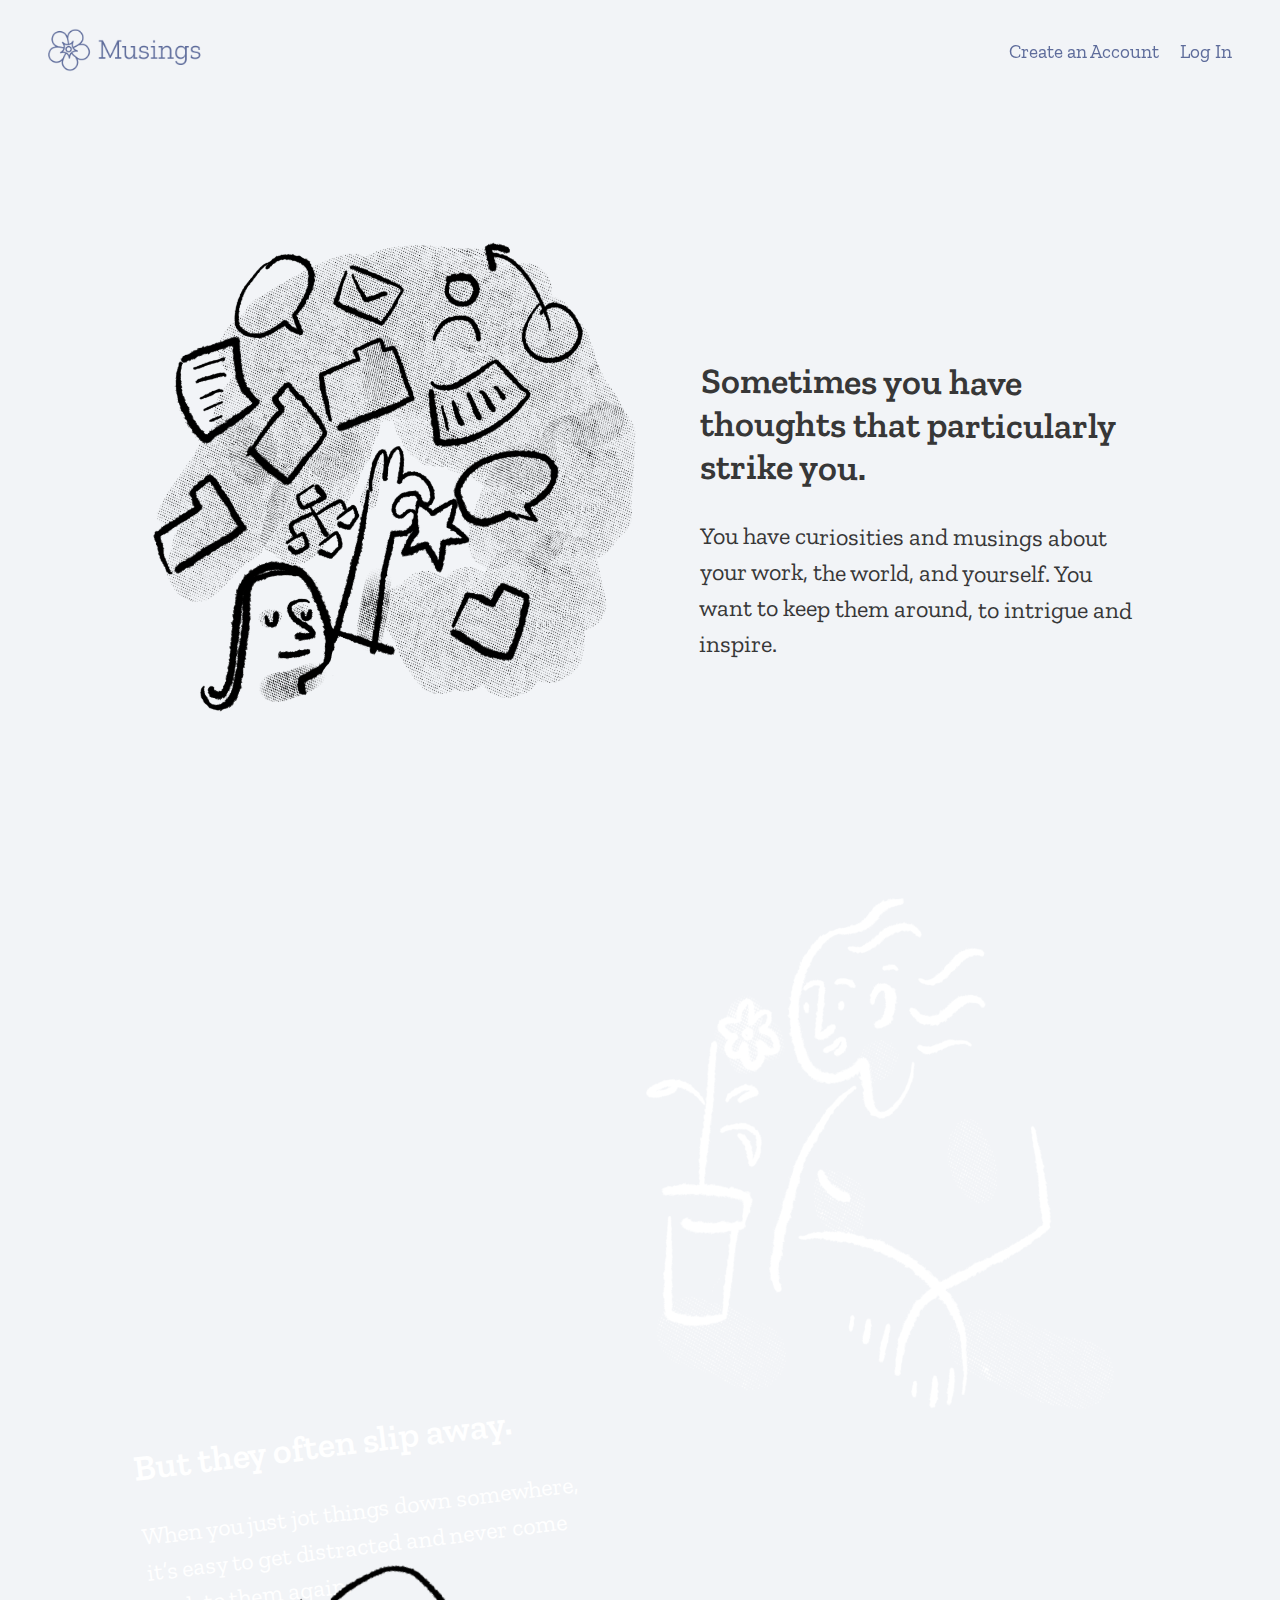
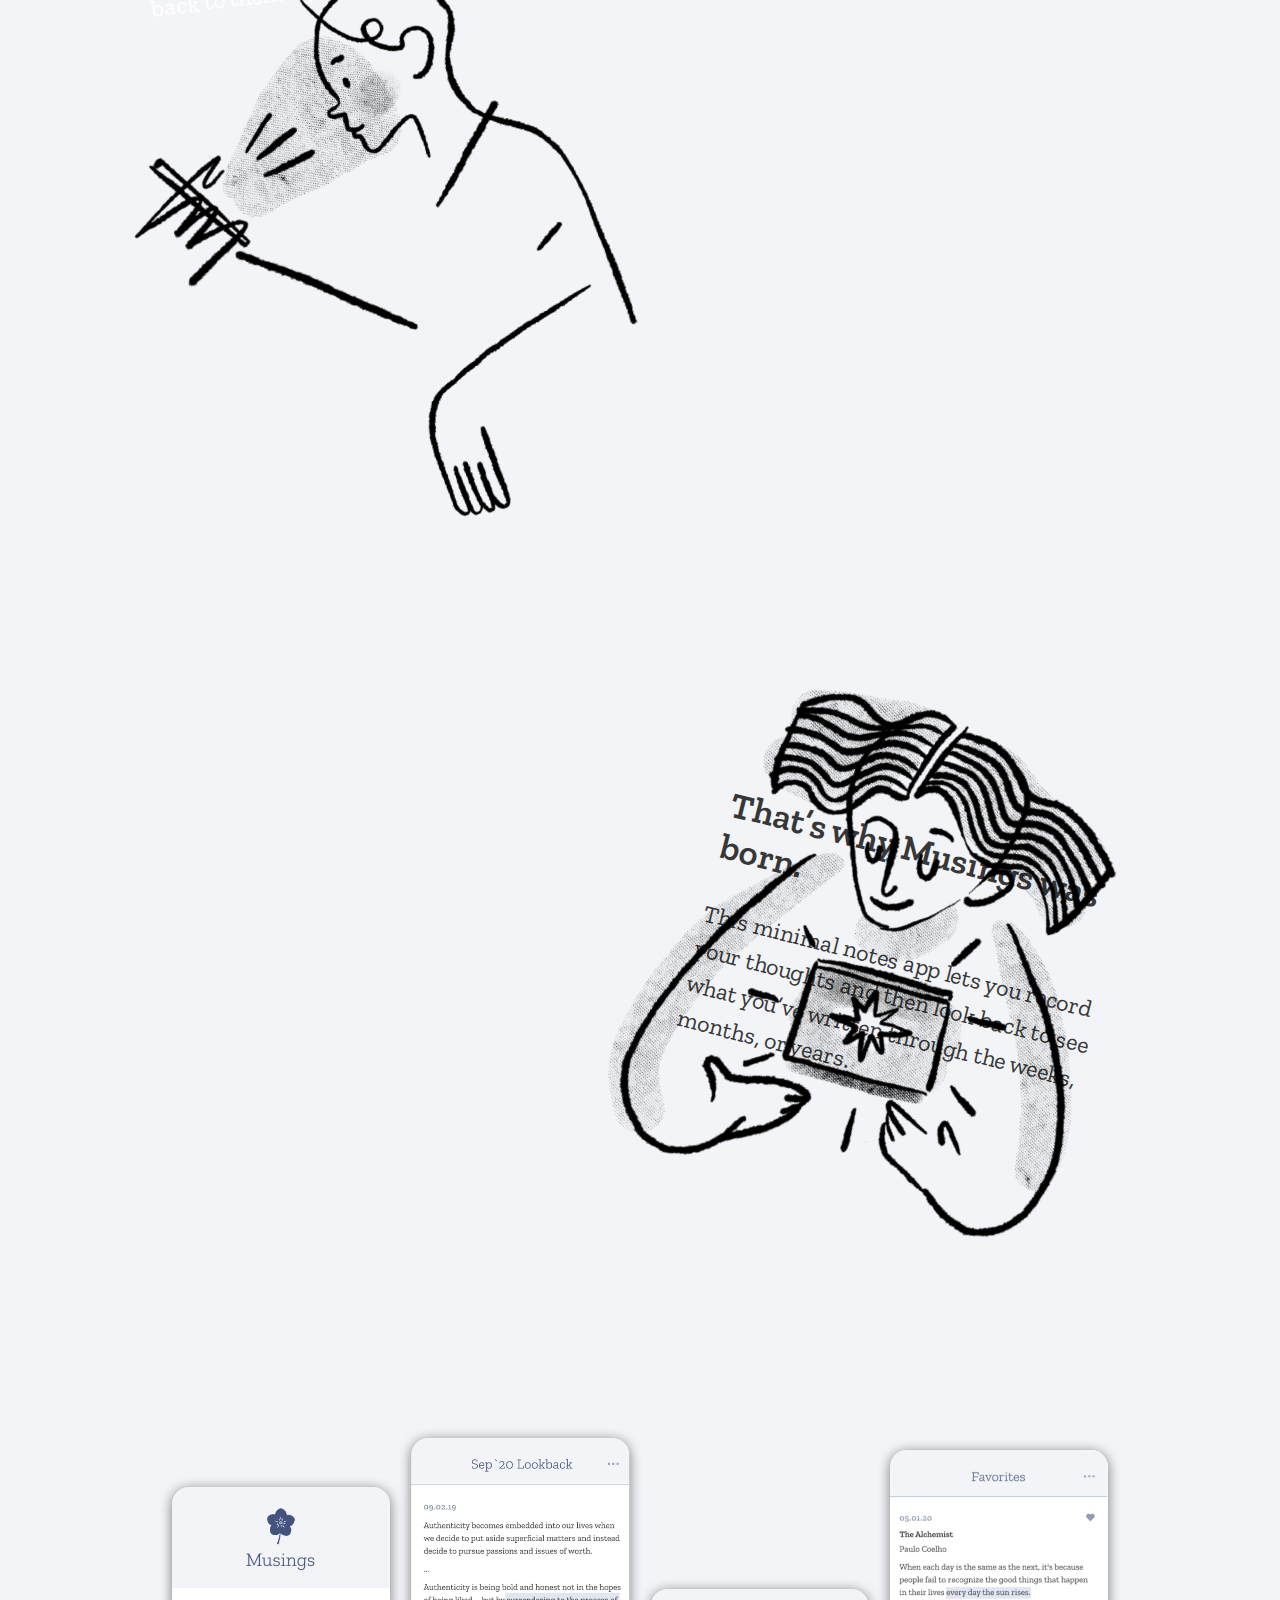
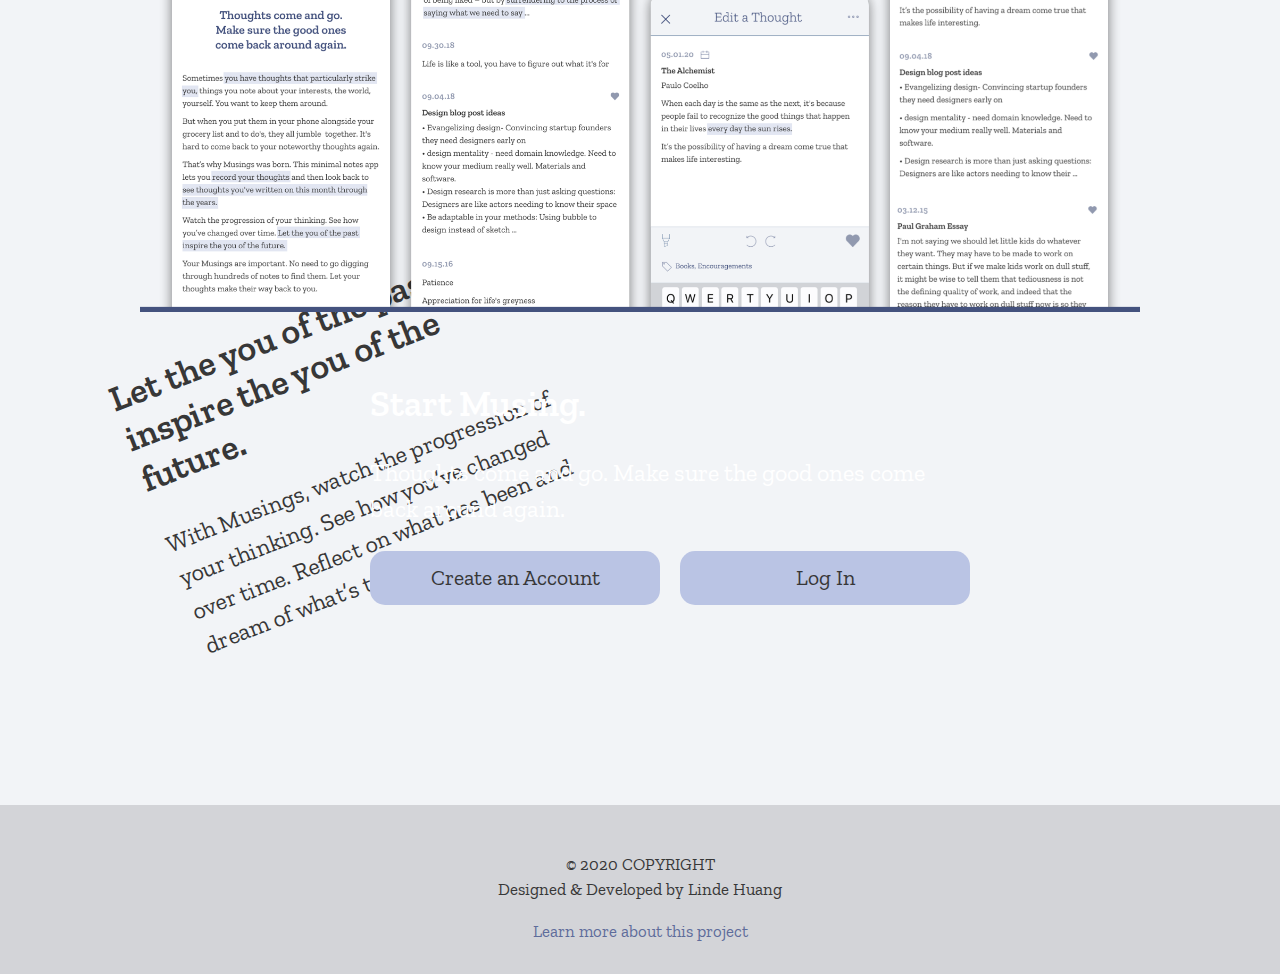
==== index.html @ d4204e91 "adding footer and log in create account buttons" ====
<!-- A temporary redirect page to send people to the Bubble version of Musings -->

<!DOCTYPE html>
<html>

<head>
    <meta charset="utf-8">
    <title>Musings</title>
    <meta name="author" content="Linde Huang">
    <meta name="description" content="Landing page for Musings App">
    <meta name="viewport" content="width=device-width, initial-scale=1">

    <link rel="stylesheet" href="css/styles.css">
</head>

<body>

    <header>
        <img src="assets/logo.png" alt="Musings Logo">

        <nav>
            <a href="https://my-musings-app.bubbleapps.io/version-live/create_account">Create an Account</a>
            <a href="https://my-musings-app.bubbleapps.io/version-live/login">Log In</a>
        </nav>
    </header>

    <section class="s1" data-background="#F2F4F7">
        <img src="assets/img1.png" alt="Abstract sketch of woman reaching for star">
        <div>
            <h2>
                Sometimes you have thoughts that particularly strike you.
            </h2>
            <p>
                You have curiosities and musings about your work, the world, and yourself. You want to keep them around,
                to intrigue and inspire.
            </p>
        </div>
    </section>

    <section class="s2" data-background="#5E6C9B">
        <img src="assets/img2.png" alt="Abstract sketch of woman looking at flowers">
        <div>
            <h2>
                But they often slip away.
            </h2>
            <p>
                When you just jot things down somewhere, it’s easy to get distracted and never come back to them again.
            </p>
        </div>
    </section>

    <section class="s3" data-background="#E1E4EE">
        <img src="assets/img3.png" alt="Abstract sketch of person looking at phone">
        <div>
            <h2>
                That’s why Musings was born.
            </h2>
            <p>
                This minimal notes app lets you record your thoughts and then look back to see what you’ve written
                through
                the weeks, months, or years.
            </p>
        </div>
    </section>

    <section class="s4">
        <img src="assets/img4.png" alt="Abstract sketch of woman with star in chest">
        <div>
            <h2>
                Let the you of the past inspire the you of the future.
            </h2>
            <p>
                With Musings, watch the progression of your thinking. See how you’ve changed over time. Reflect on what
                has
                been and dream of what’s to come.
            </p>
        </div>
    </section>

    <section class="section-cta" data-background="#7D8DB7">
        <img src="assets/appscreens.png" alt="Screenshots of Musings app">
        <div>
            <h2>
                Start Musing.
            </h2>
            <p>
                Thoughts come and go. Make sure the good ones come back around again.
            </p>
            <span class="cta-buttons">
                <a href="https://my-musings-app.bubbleapps.io/version-live/create_account"
                    class="button create-account">Create an
                    Account</a>
                <a href="https://my-musings-app.bubbleapps.io/version-live/login" class="button log-in">Log In</a>
            </span>
        </div>
    </section>

    <footer>
        <p>
            © 2020 COPYRIGHT
            <br>
            Designed & Developed by Linde Huang
        </p>
        <a href="https://lindeluhuang.com/work-musings.html">Learn more about this project</a>
    </footer>


    <div class="stamps">

    </div>

</body>
<script src="js/header.js"></script>
<script src="js/parallax.js"></script>
<script src="js/stamps.js"></script>

</html>
---- css/styles.css ----
@import url('https://fonts.googleapis.com/css2?family=Zilla+Slab:wght@400;600&display=swap');

@keyframes spin {
    0% { transform: translate(-50%, -50%) rotate(0deg); }
    100% { transform: translate(-50%, -50%) rotate(360deg);}
  }
  

body,html {
    margin: 0;
    padding: 0;
}
* {
    box-sizing: border-box;
}

body {
    font-family: 'Zilla Slab', serif;
    font-size: 24px;
    font-weight: 400;
    line-height: 1.5;


    color: #373737;
    background-color: #BAC4E4;
    transition: background-color 0.5s;

    width: 100%;
    margin-top: 240px;
}

@media (max-width: 800px) {
    body {
        padding: 0 20px;
    }

}

a {
    color: #5E6C9B;
    text-decoration: none;
}


/* ---------- Header ---------- */
/* header {
    position: fixed;
    top: 0;
    left: 0;
    width: 100%;
    z-index: 1;

    text-align: center;
    padding: 32px;
    height: 64px;
} */

header {
    position: fixed;
    top: 0;
    left: 0;
    width: 100%;
    z-index: 1;

    background-color: #F2F4F7;

    display: flex;
    flex-direction: row;
    justify-content: space-between;
    align-items: center;

    padding: 0 48px;
    height: 100px;
    transition: background-color 1s;
    transition: height 1s;
}

header h1, header nav {
    flex: 1;
}

header nav {
    text-align: right;
}

header a {
    margin-left: 16px;
    font-size: 0.8em;
}

header.scrolled {
    background-color: #ffffff;
    height: 65px;
}

header img {
    width: 160px;
    height: auto;
    transition: width 0.5s;
}


/* ---------- Each Section ---------- */
section {
    margin: 160px auto;
    max-width: 1120px;

    display: flex;
    flex-direction: row;
    justify-content: space-between;
    align-items: center;
    padding: 0 60px;
}

section:nth-child(odd) {
    flex-direction: row-reverse;
}

section:nth-child(odd) div {
    padding-right: 60px;
}

section:nth-child(even) div {
    padding-left: 60px;
}

@media (max-width: 800px) {
    section {
        flex-direction: column;
    }

    section:nth-child(odd) {
        flex-direction: column;
    }

    section:nth-child(odd) div {
        padding-right: 0px;
    }
    
    section:nth-child(even) div {
        padding-left: 0px;
    }

}

section div {
    max-width: 660px;
    position: relative;
}

section img {
    width: calc(50vw - 60px);
    max-width: 500px;
    height: auto;
    position: relative;
}

@media (max-width: 800px) {
    section img {
        width: 80vw;
    }
}

h2 {
    font-size: 36px;
    font-weight: 600;
    line-height: 1.2;
}

section.s2, section.section-cta {
    color: #ffffff;
}

/* ---------- CTA: Call to Action ---------- */

.section-cta {
    flex-direction: column;
    padding-bottom: 40px;
}

.section-cta img {
    width: 100%;
    max-width: 100%;
    padding-bottom: 40px;
}

.cta-buttons {
    display: flex;
    flex-direction: row;
    justify-content: space-around;
    align-items: center;
}

.create-account {
    margin-right: 10px;
}

a.button {
    text-align: center;
    font-size: 0.9em;
    flex: 1;
    display: inline-block;
    color: #373737;
    background-color: #BAC4E4;
    border-radius: 15px;
    padding: 0.5em 1.5em;
    transition: background-color 0.3s;
}

a.button:hover {
    background-color: #5E6C9B;
    color: white;
}

.create-account {
    margin-right: 10px;
}

.log-in {
    margin-left: 10px;
}


/* ---------- Footer ---------- */

footer {
    width: 100vw;
    background-color: #d3d4d8;
    text-align: center;
    font-size: 0.7em;
    padding: 30px 20px;

}

/* ---------- Stamps ---------- */
div.stamps {
    position: absolute;
    top: 0;
    left: 50%;
    width: 50%;
}

div.stamps img {
    position: absolute;
    animation: spin 30s linear infinite;
}
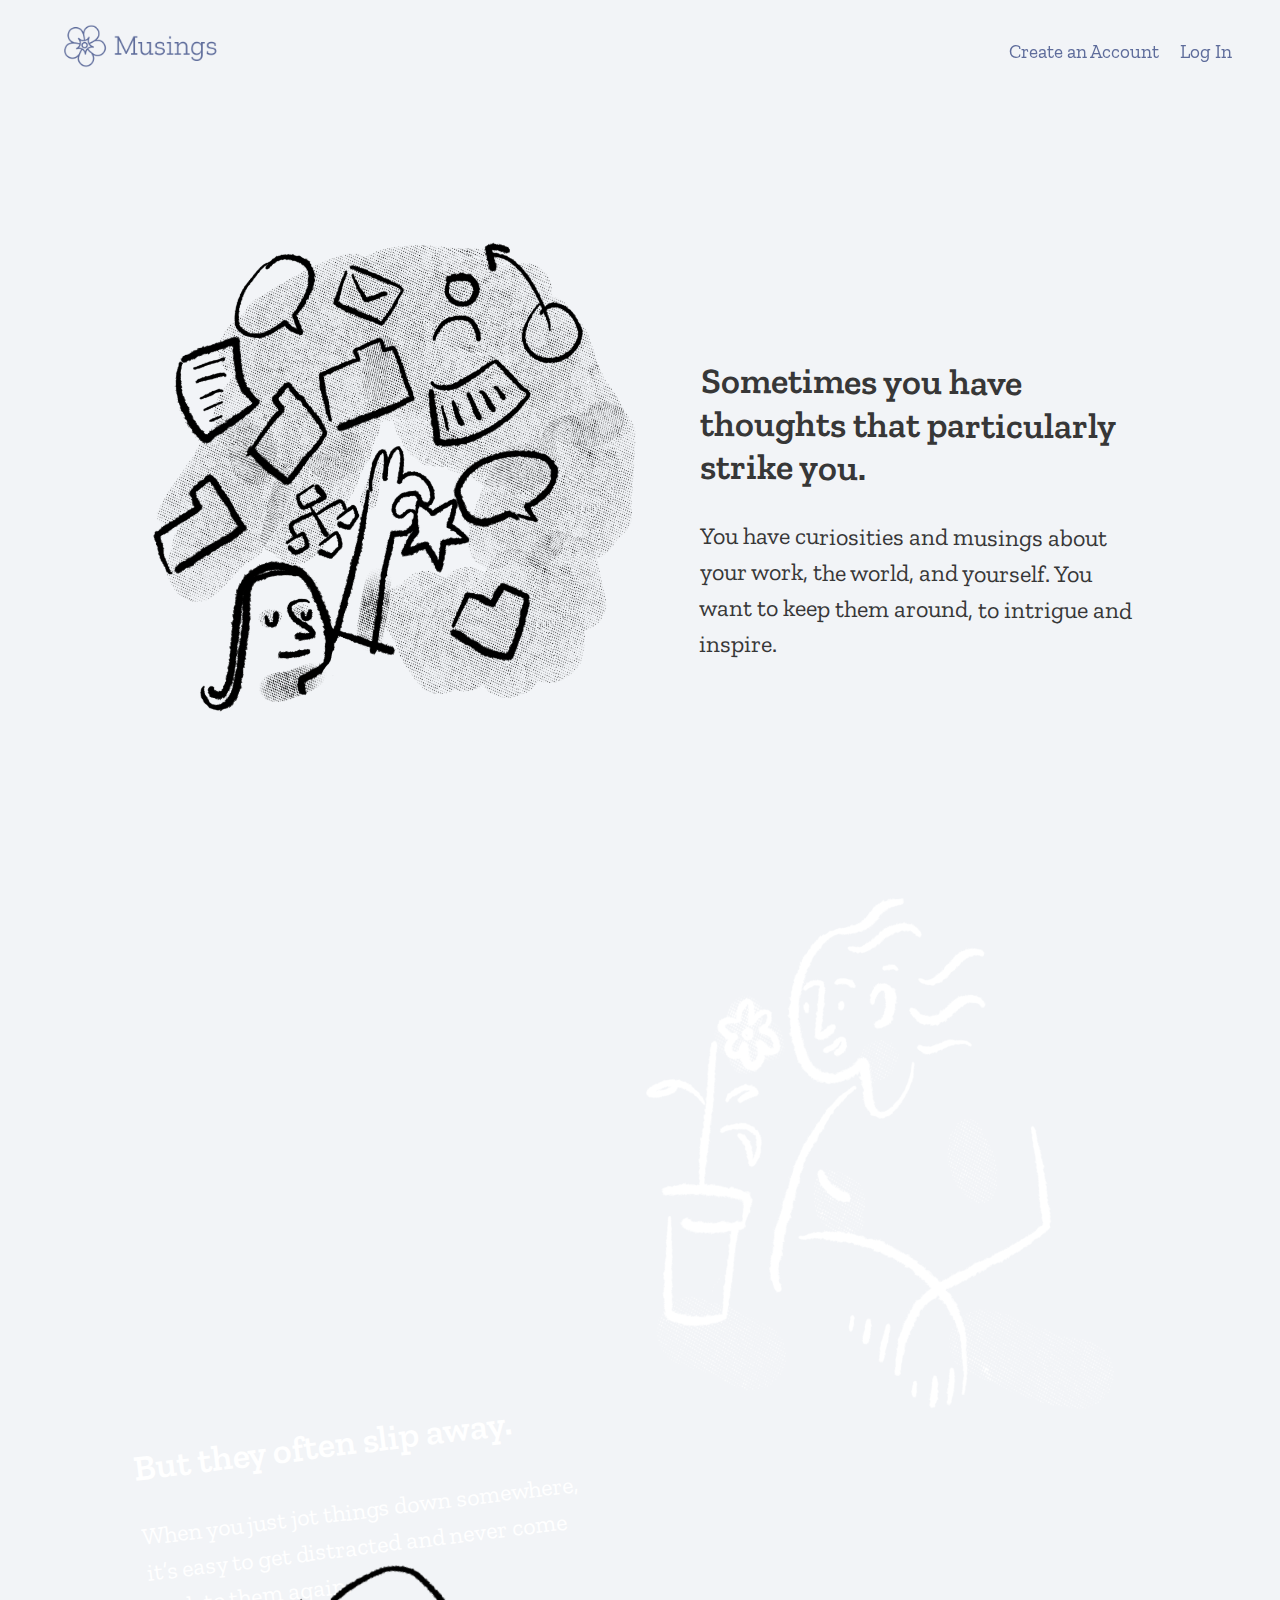
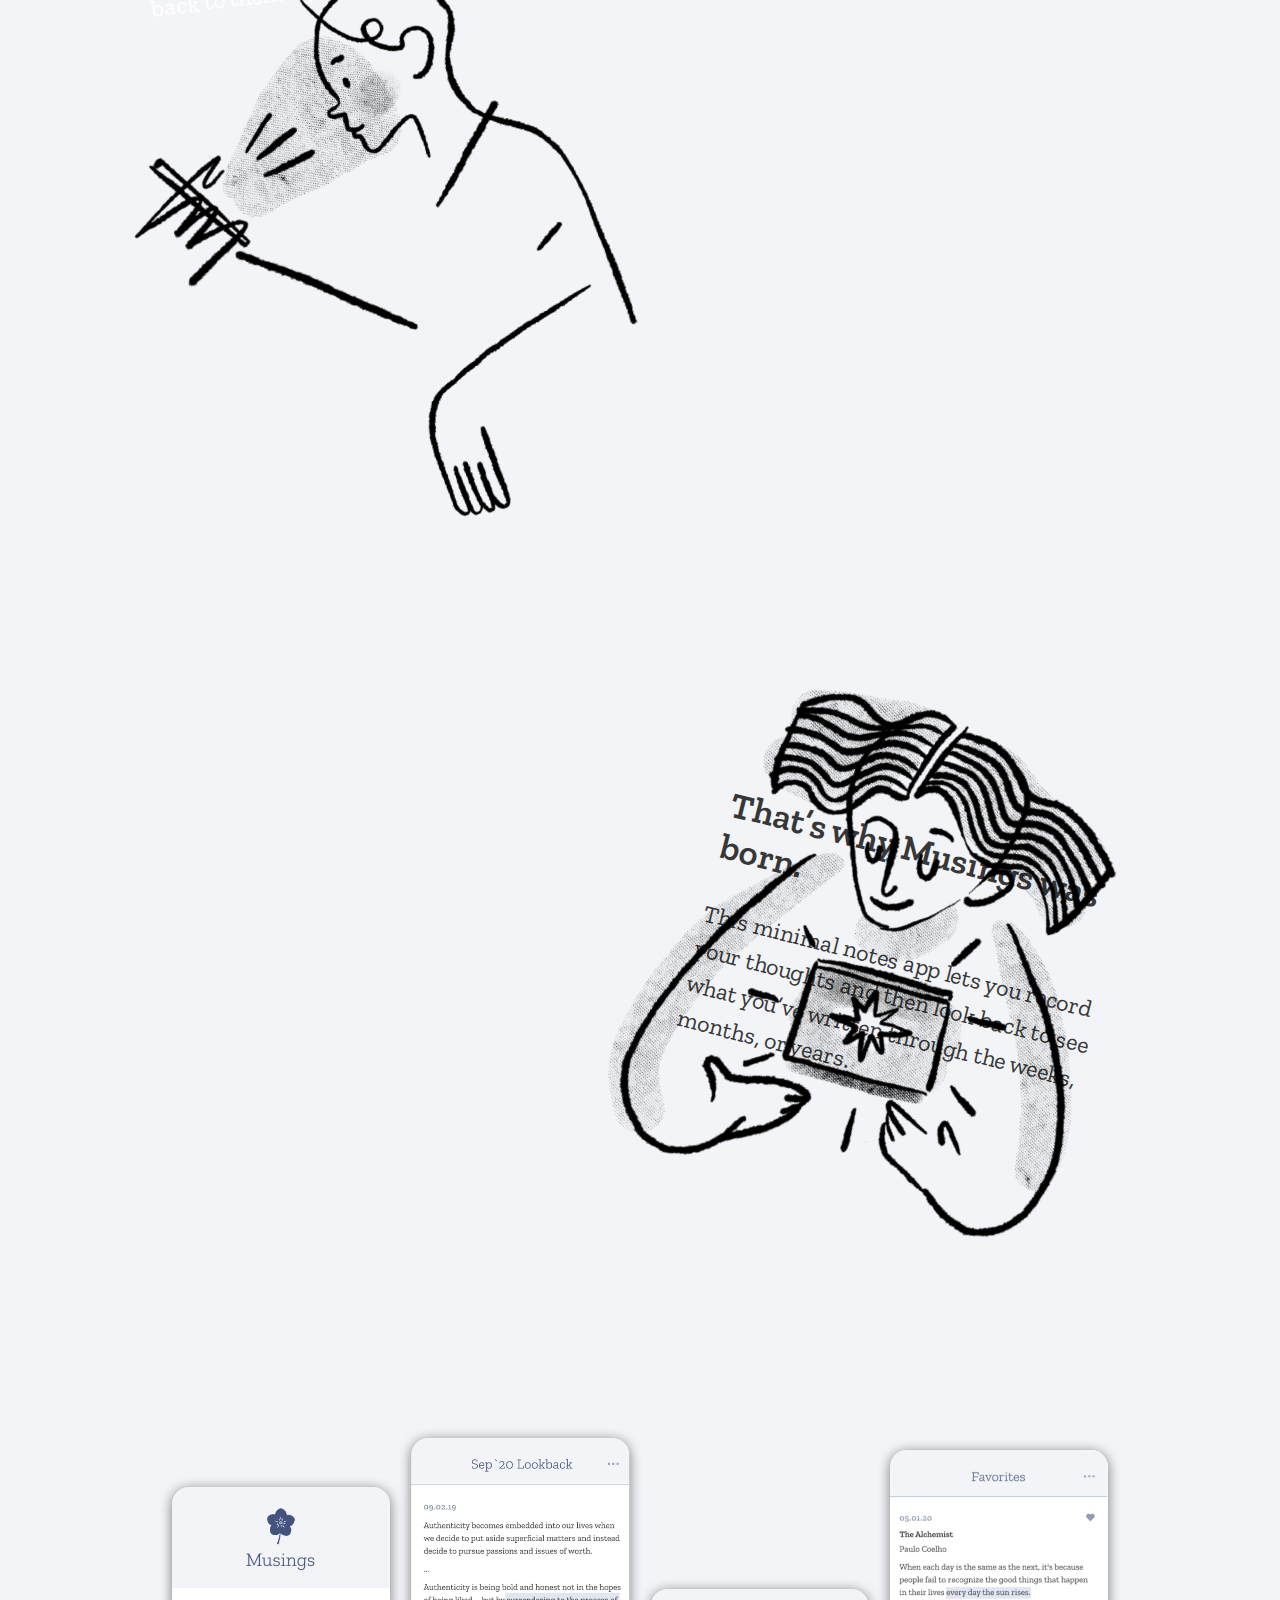
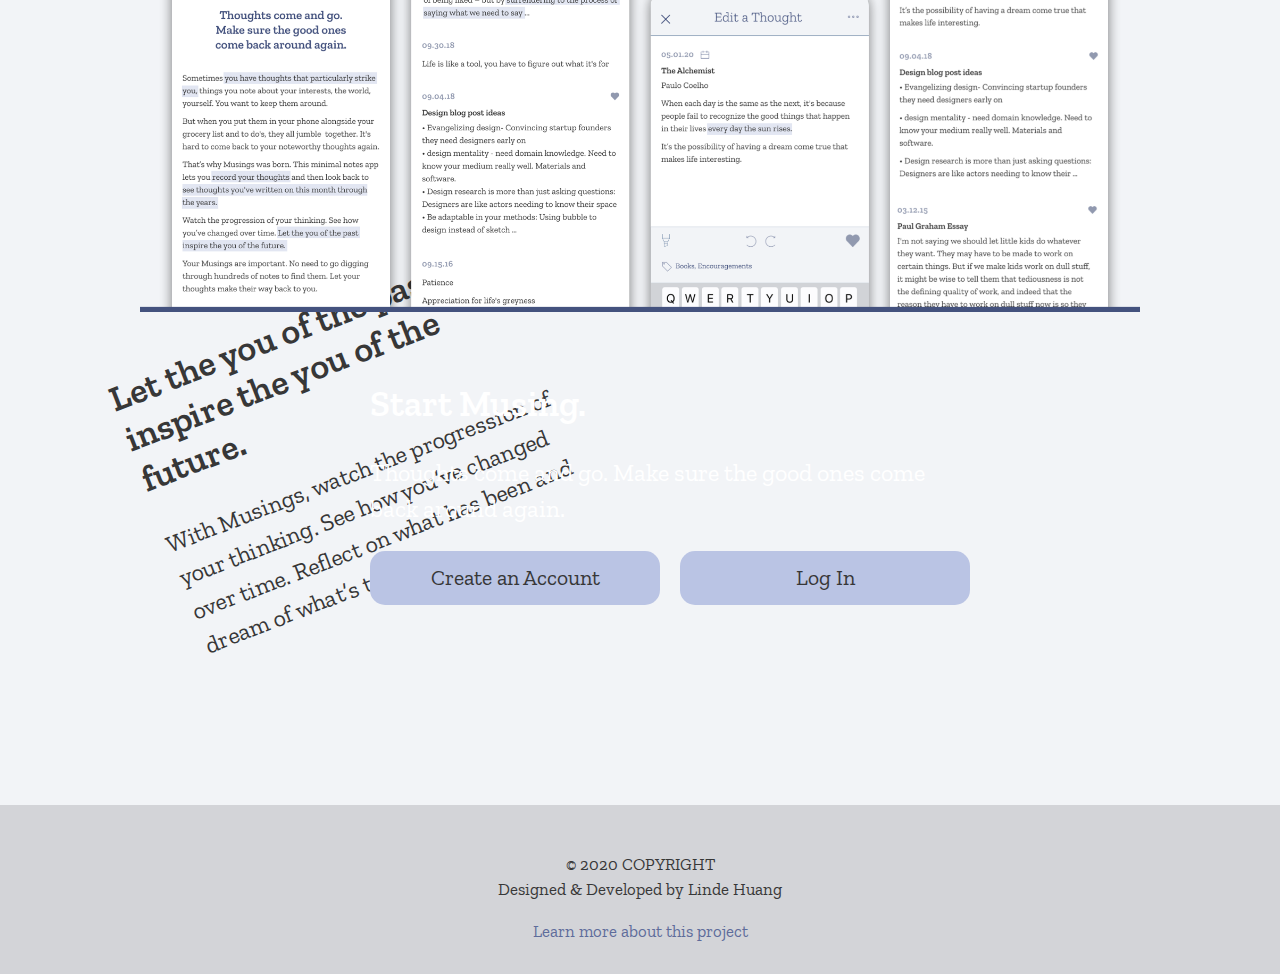
==== commit abbfcf8d: "logo links to home" ====
--- a/index.html
+++ b/index.html
@@ -16,7 +16,7 @@
 <body>
 
     <header>
-        <img src="assets/logo.png" alt="Musings Logo">
+        <a href="https://musingsapp.com"><img src="assets/logo.png" alt="Musings Logo"></a>
 
         <nav>
             <a href="https://my-musings-app.bubbleapps.io/version-live/create_account">Create an Account</a>
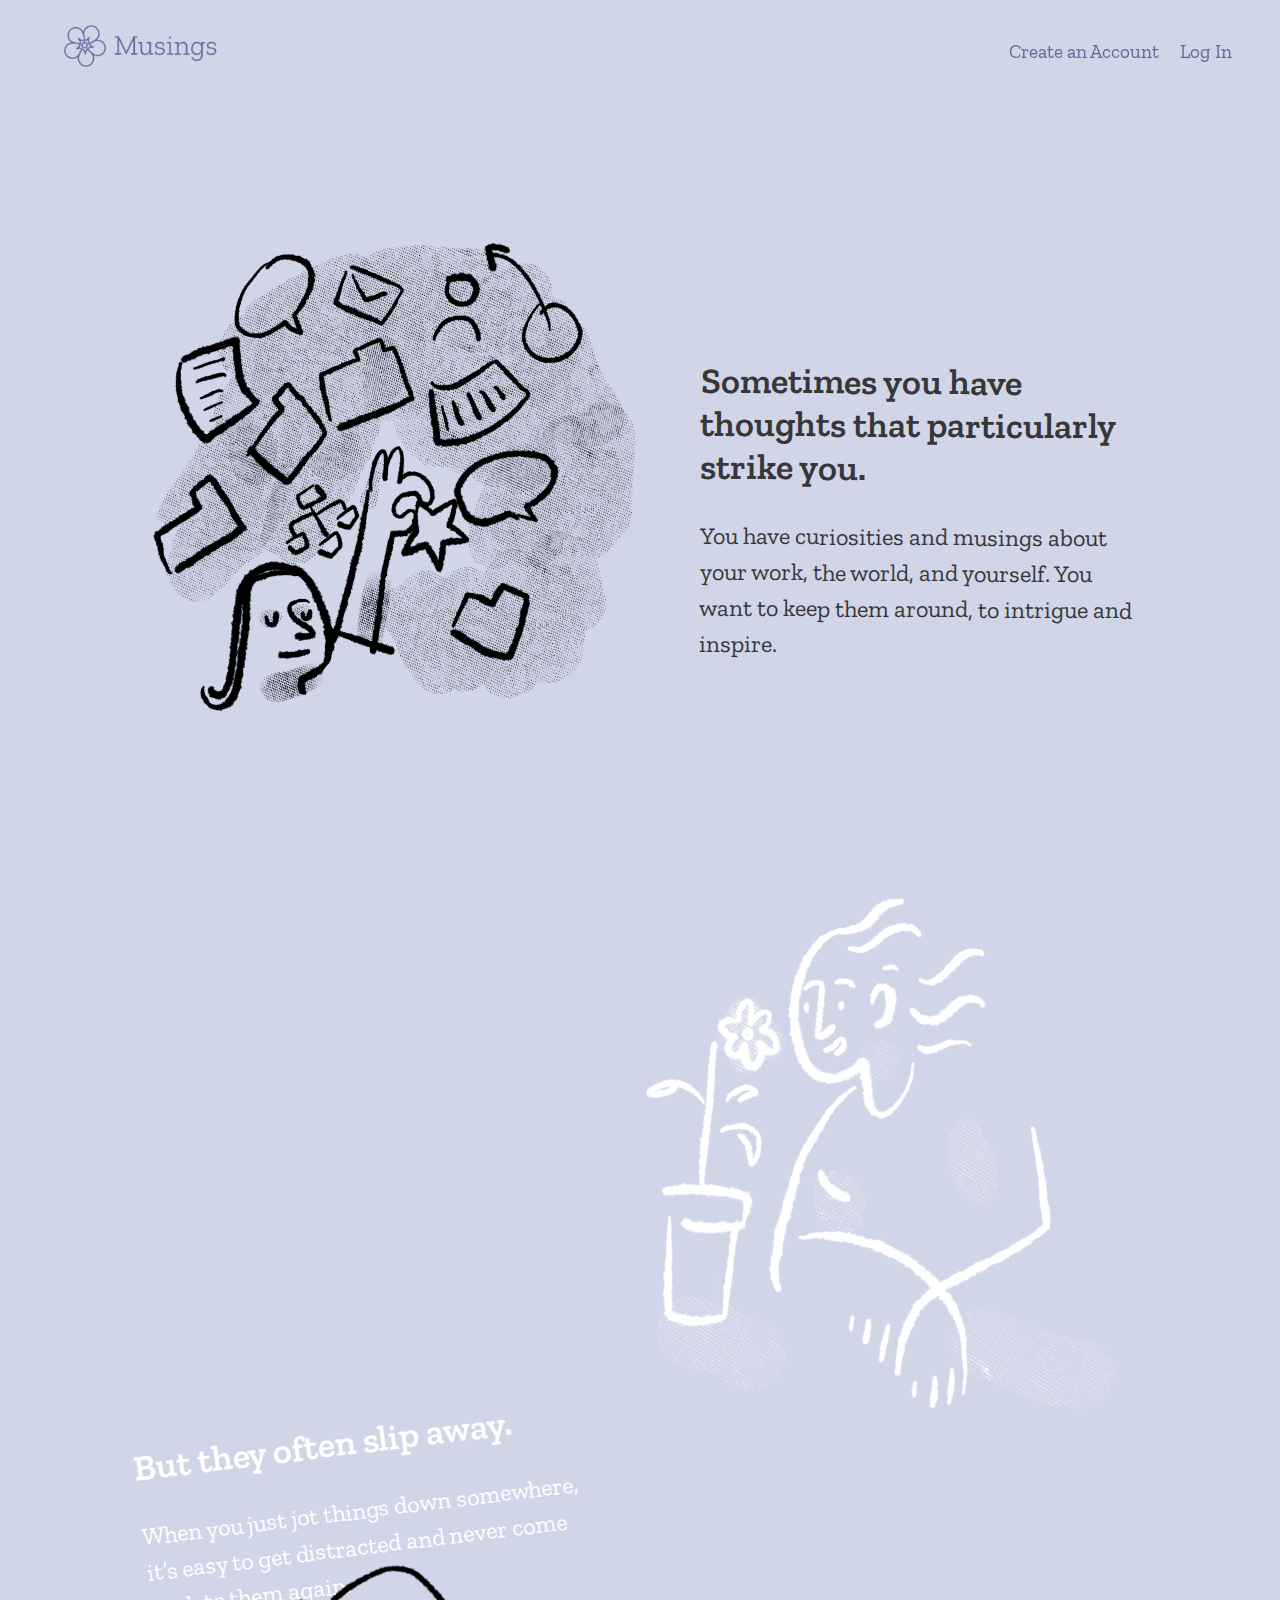
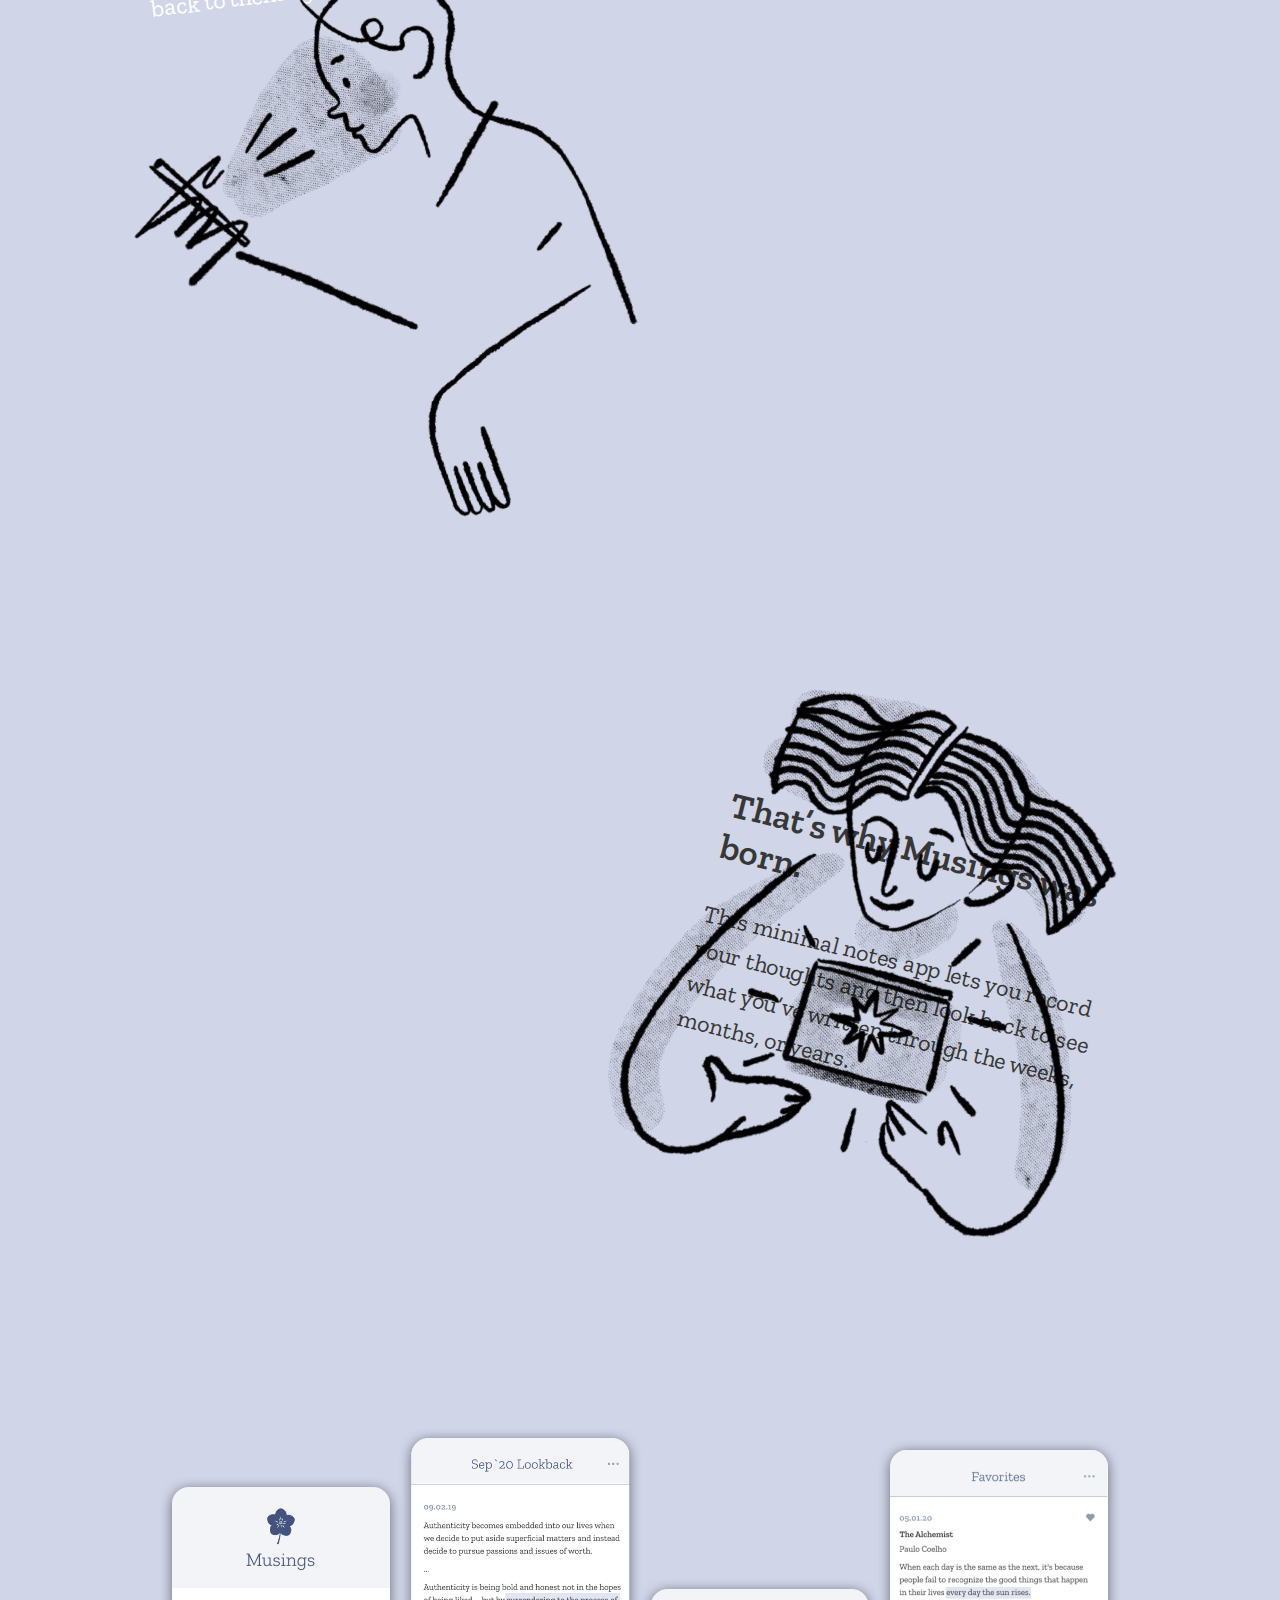
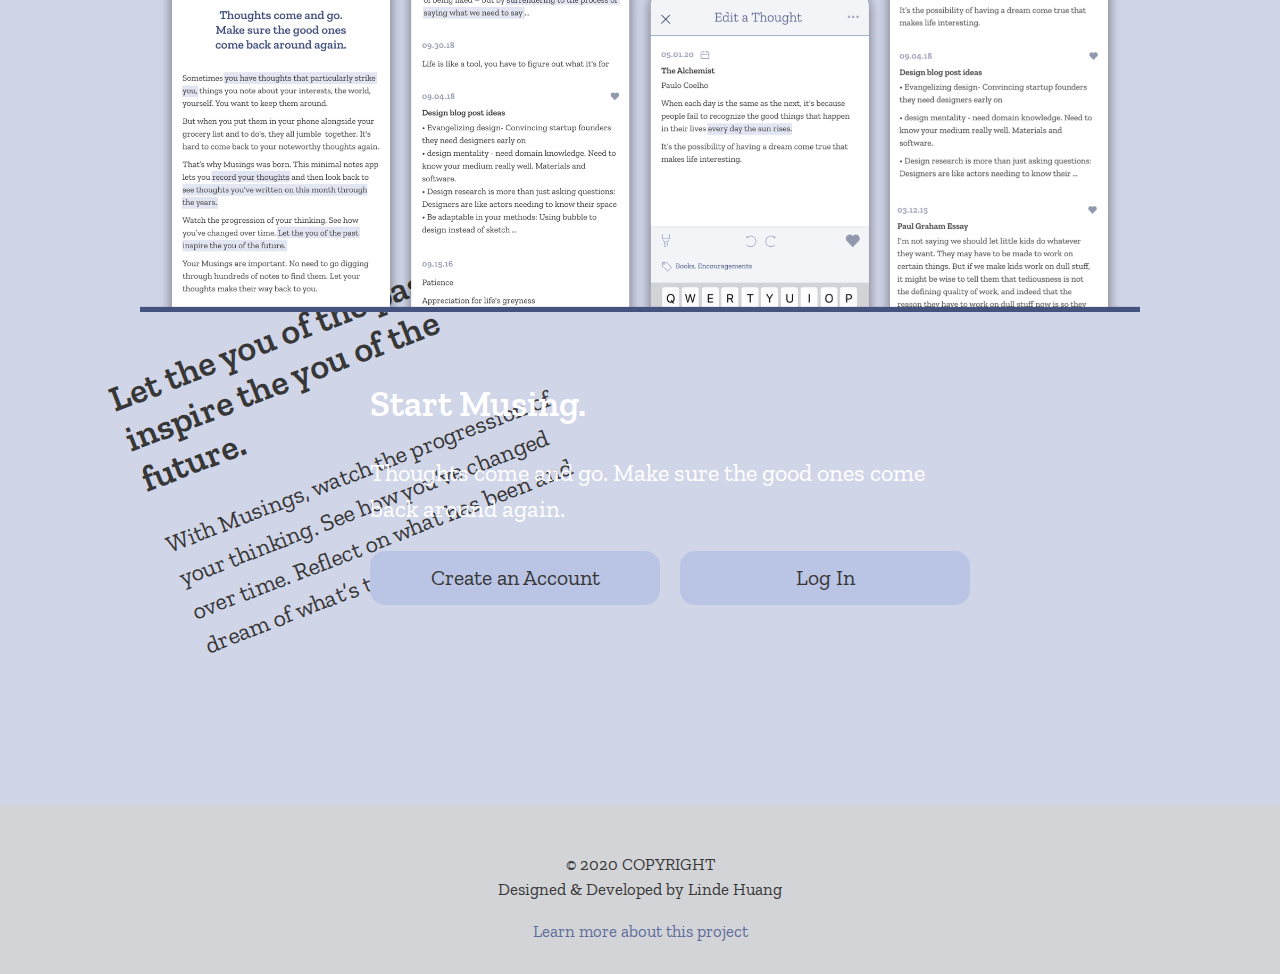
==== commit 460c8159: "updating header colors" ====
--- a/index.html
+++ b/index.html
@@ -24,7 +24,7 @@
         </nav>
     </header>
 
-    <section class="s1" data-background="#F2F4F7">
+    <section class="s1" data-background="#D0D5E8">
         <img src="assets/img1.png" alt="Abstract sketch of woman reaching for star">
         <div>
             <h2>
--- a/css/styles.css
+++ b/css/styles.css
@@ -43,17 +43,6 @@
 
 
 /* ---------- Header ---------- */
-/* header {
-    position: fixed;
-    top: 0;
-    left: 0;
-    width: 100%;
-    z-index: 1;
-
-    text-align: center;
-    padding: 32px;
-    height: 64px;
-} */
 
 header {
     position: fixed;
@@ -62,7 +51,7 @@
     width: 100%;
     z-index: 1;
 
-    background-color: #F2F4F7;
+    background-color: #D0D5E8;
 
     display: flex;
     flex-direction: row;
@@ -86,6 +75,10 @@
 header a {
     margin-left: 16px;
     font-size: 0.8em;
+}
+
+header a:hover {
+    color:  #373737;
 }
 
 header.scrolled {
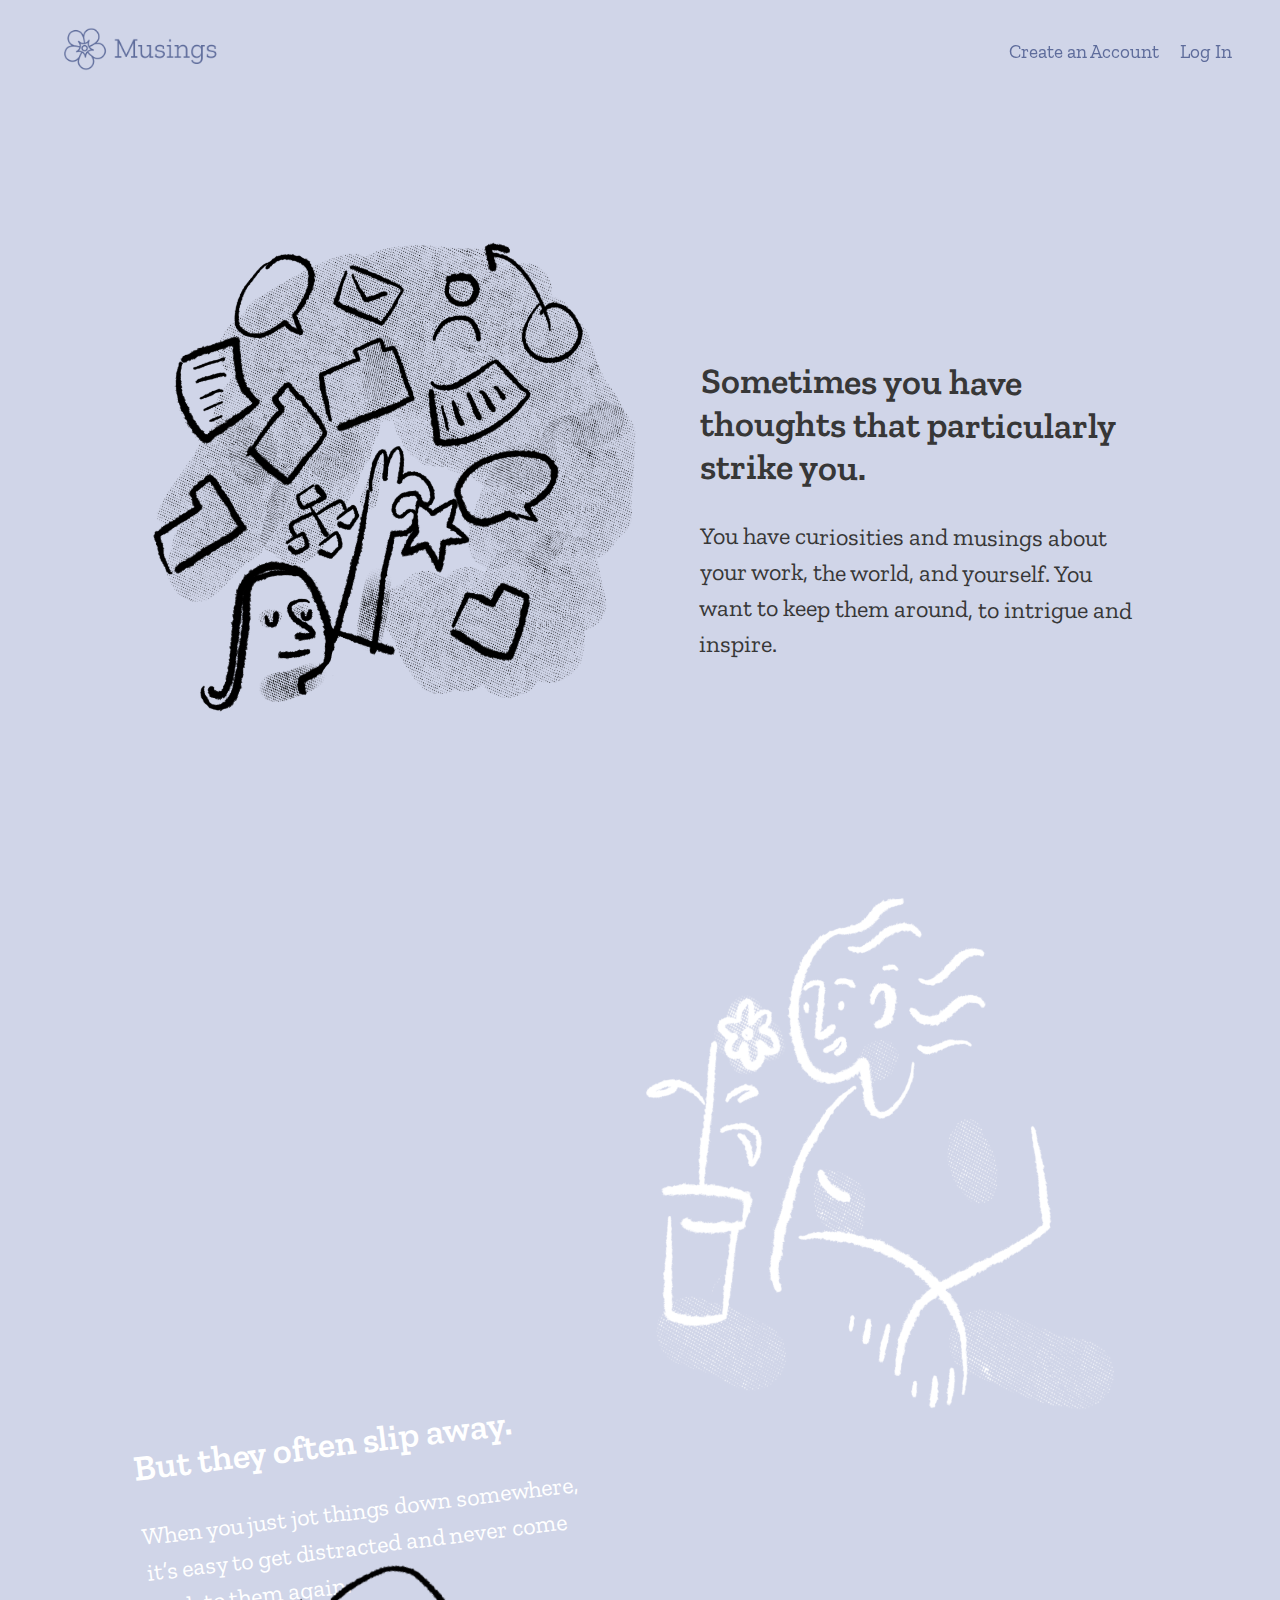
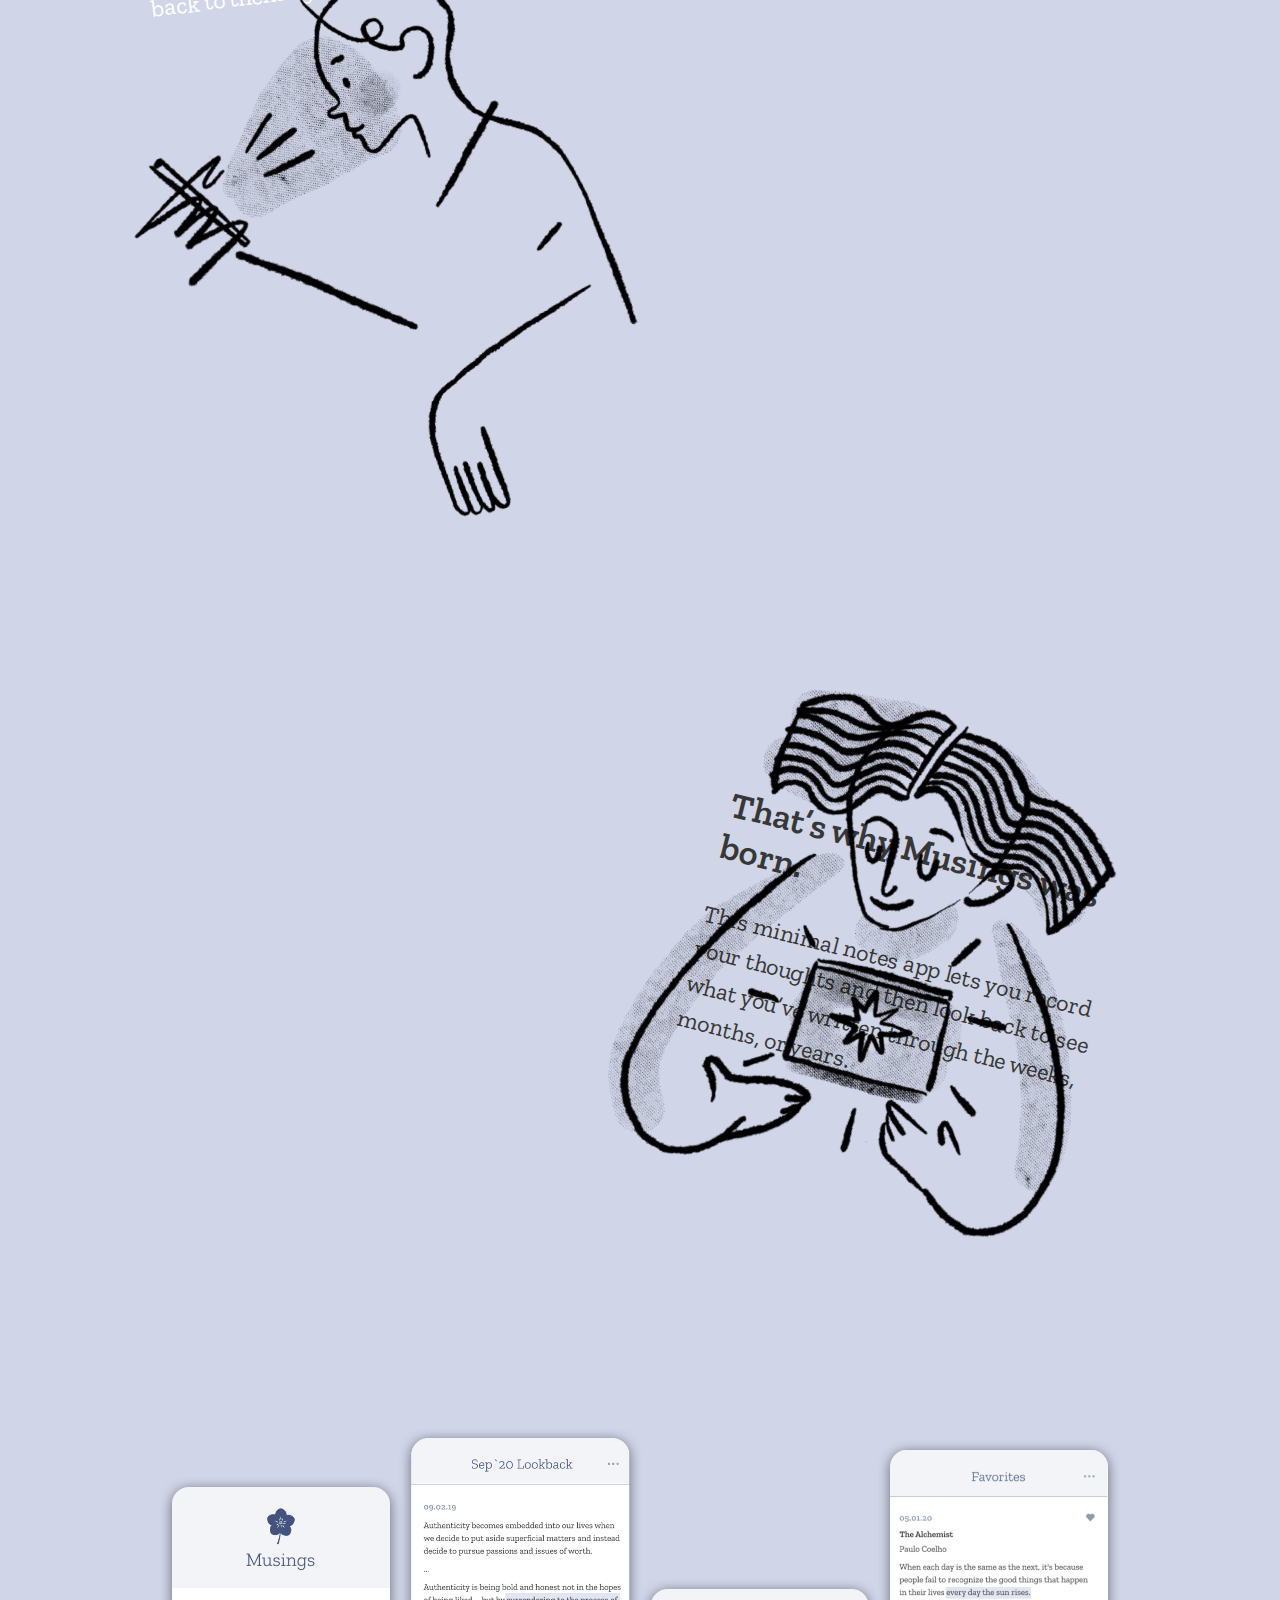
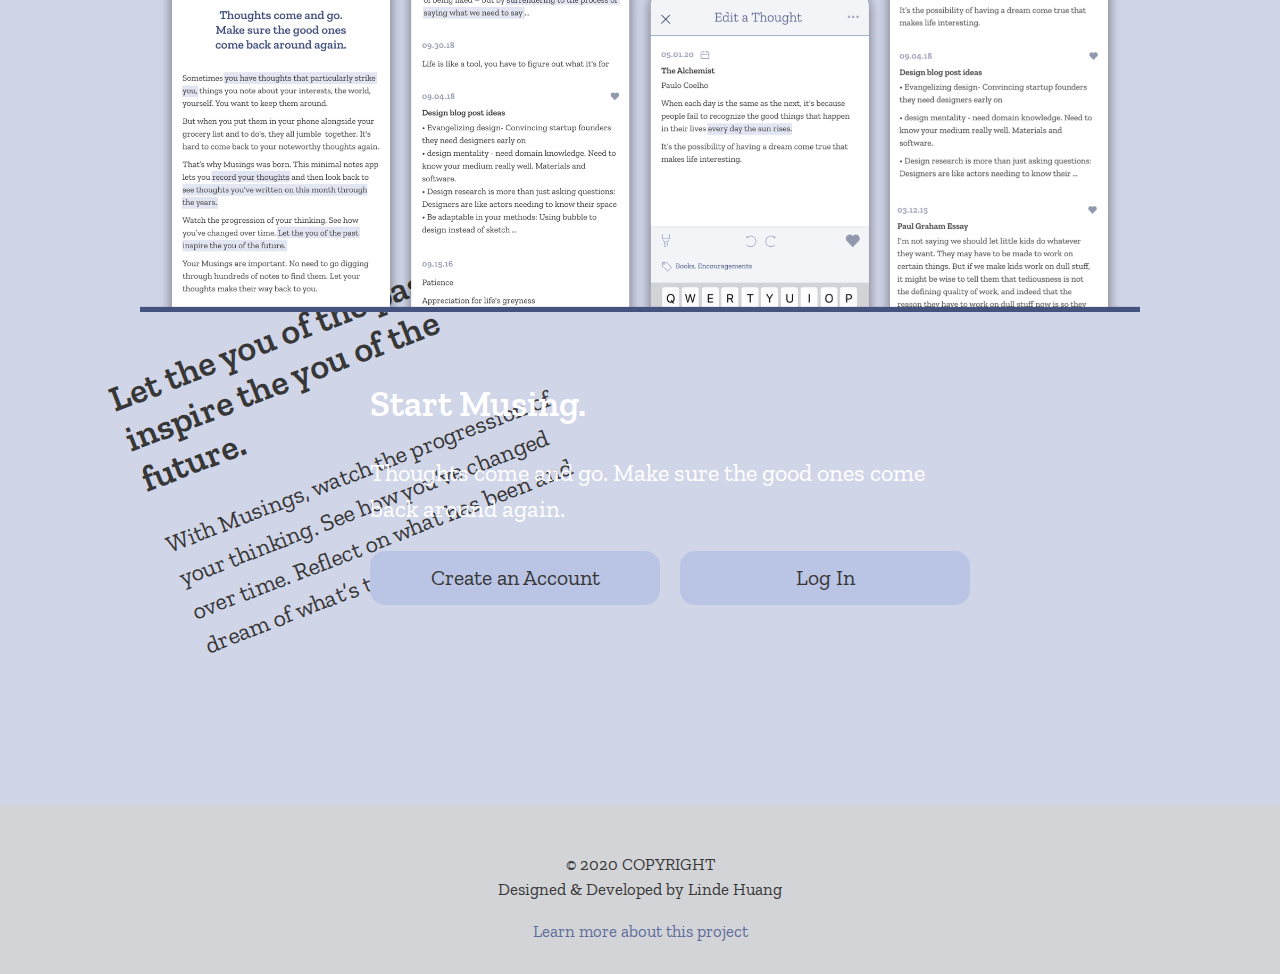
==== commit f857beb6: "adding favicon" ====
--- a/index.html
+++ b/index.html
@@ -9,6 +9,8 @@
     <meta name="author" content="Linde Huang">
     <meta name="description" content="Landing page for Musings App">
     <meta name="viewport" content="width=device-width, initial-scale=1">
+
+    <link rel="shortcut icon" href="assets/favicon.png" />
 
     <link rel="stylesheet" href="css/styles.css">
 </head>
--- a/css/styles.css
+++ b/css/styles.css
@@ -22,7 +22,7 @@
 
 
     color: #373737;
-    background-color: #BAC4E4;
+    background-color: #D0D5E8;
     transition: background-color 0.5s;
 
     width: 100%;
@@ -90,6 +90,7 @@
     width: 160px;
     height: auto;
     transition: width 0.5s;
+    transform: translate(0, 3px);
 }
 
 
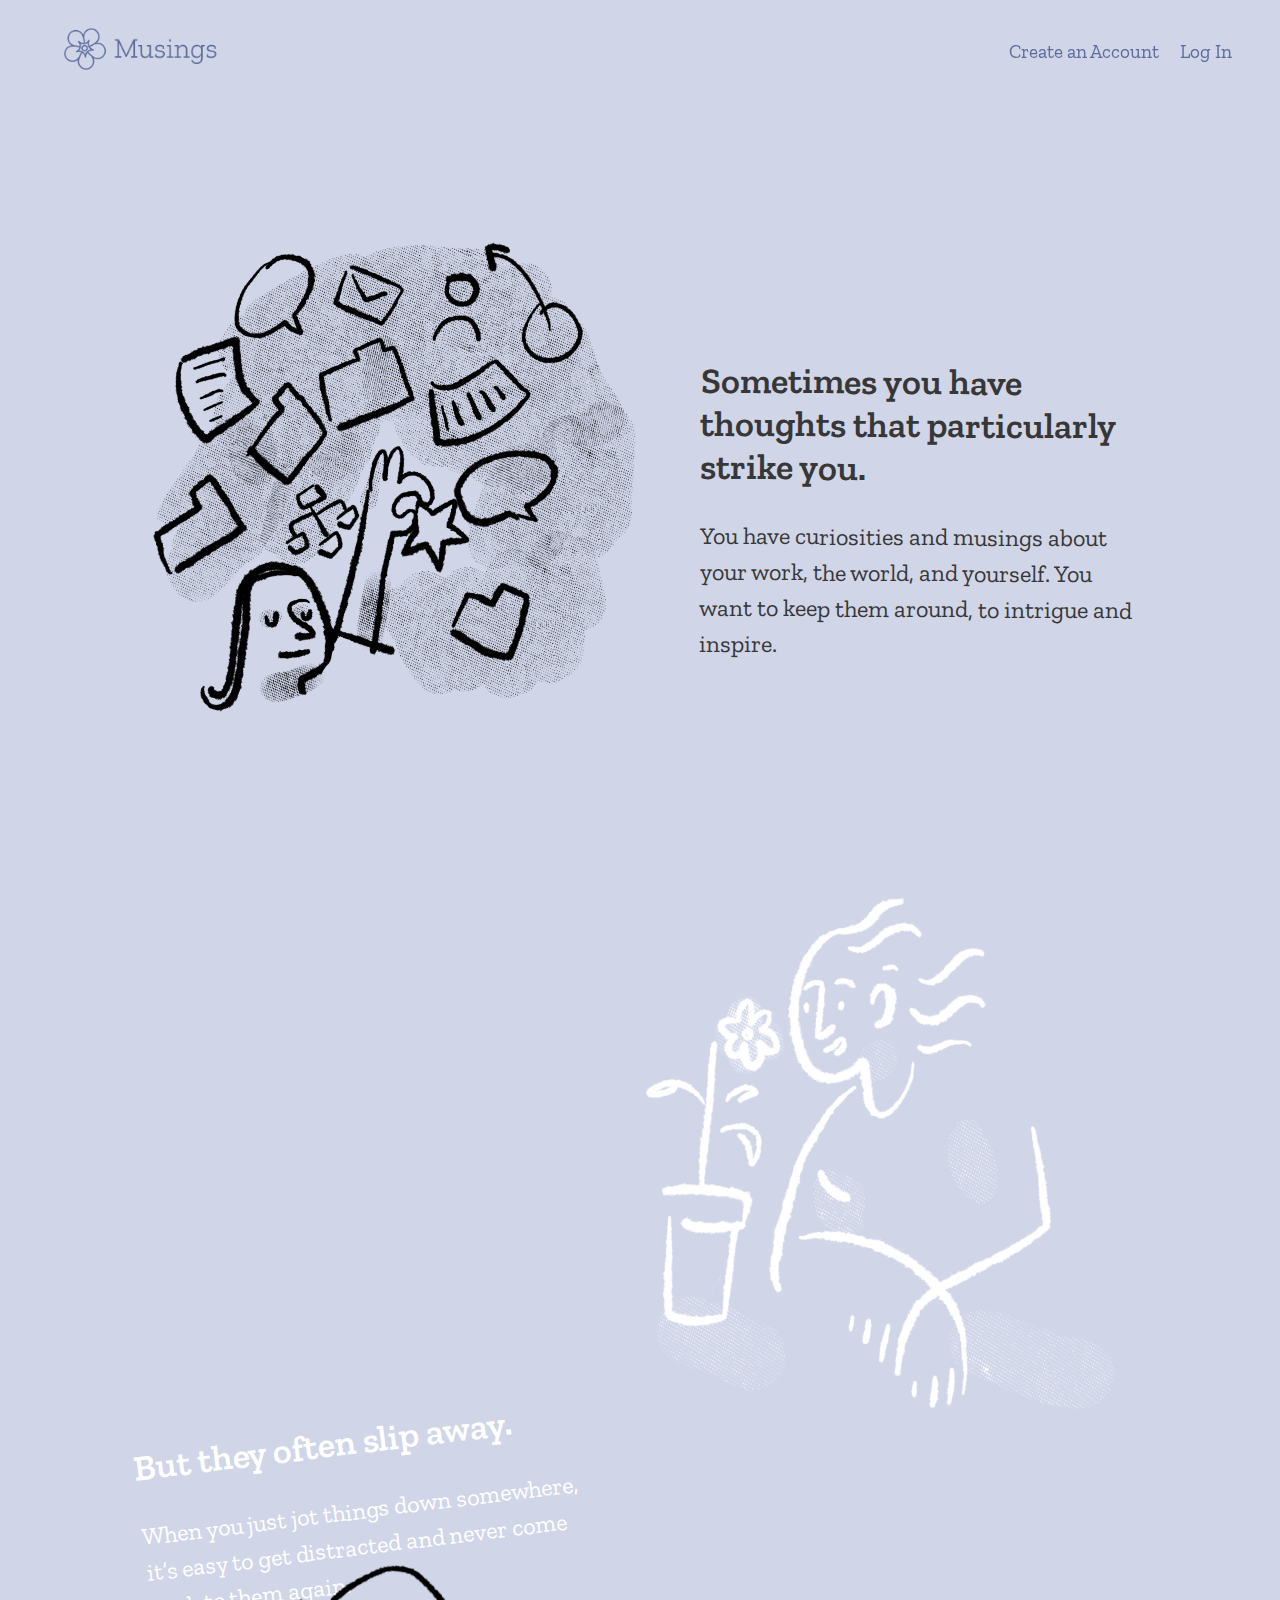
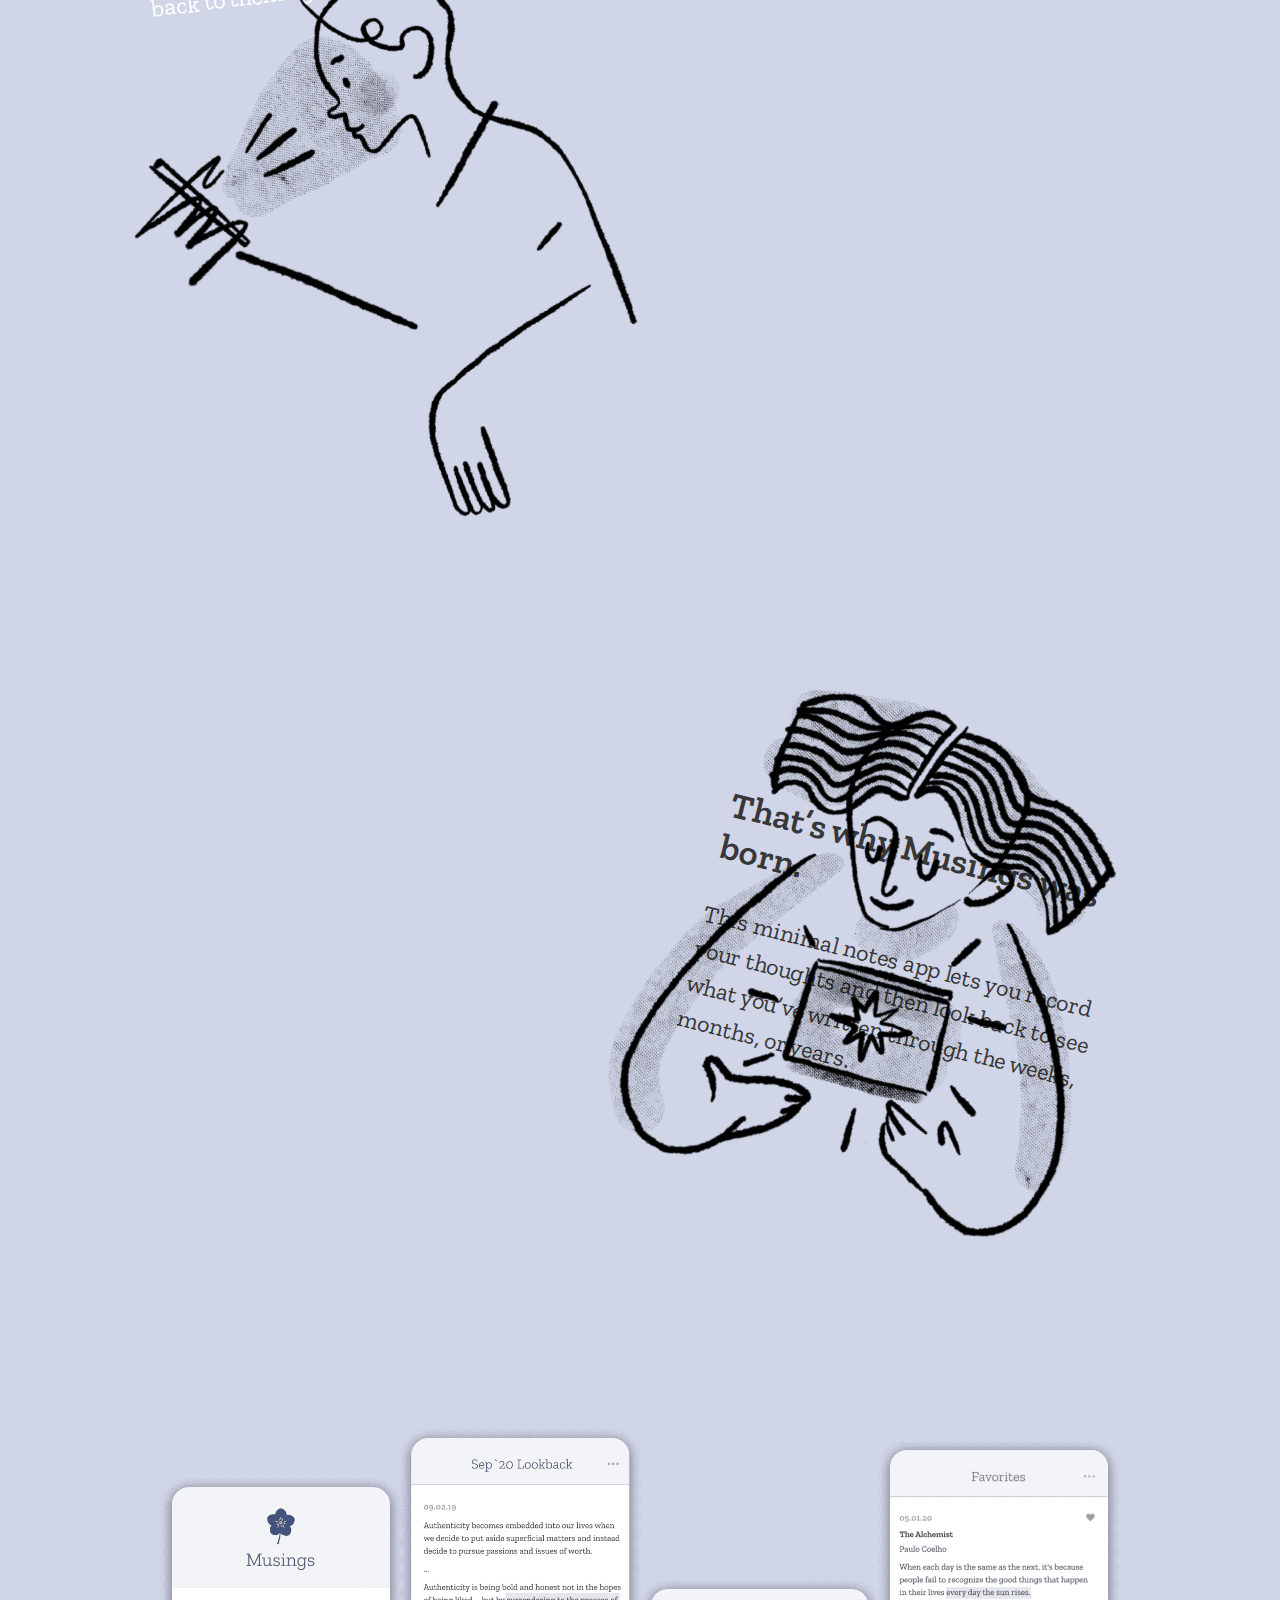
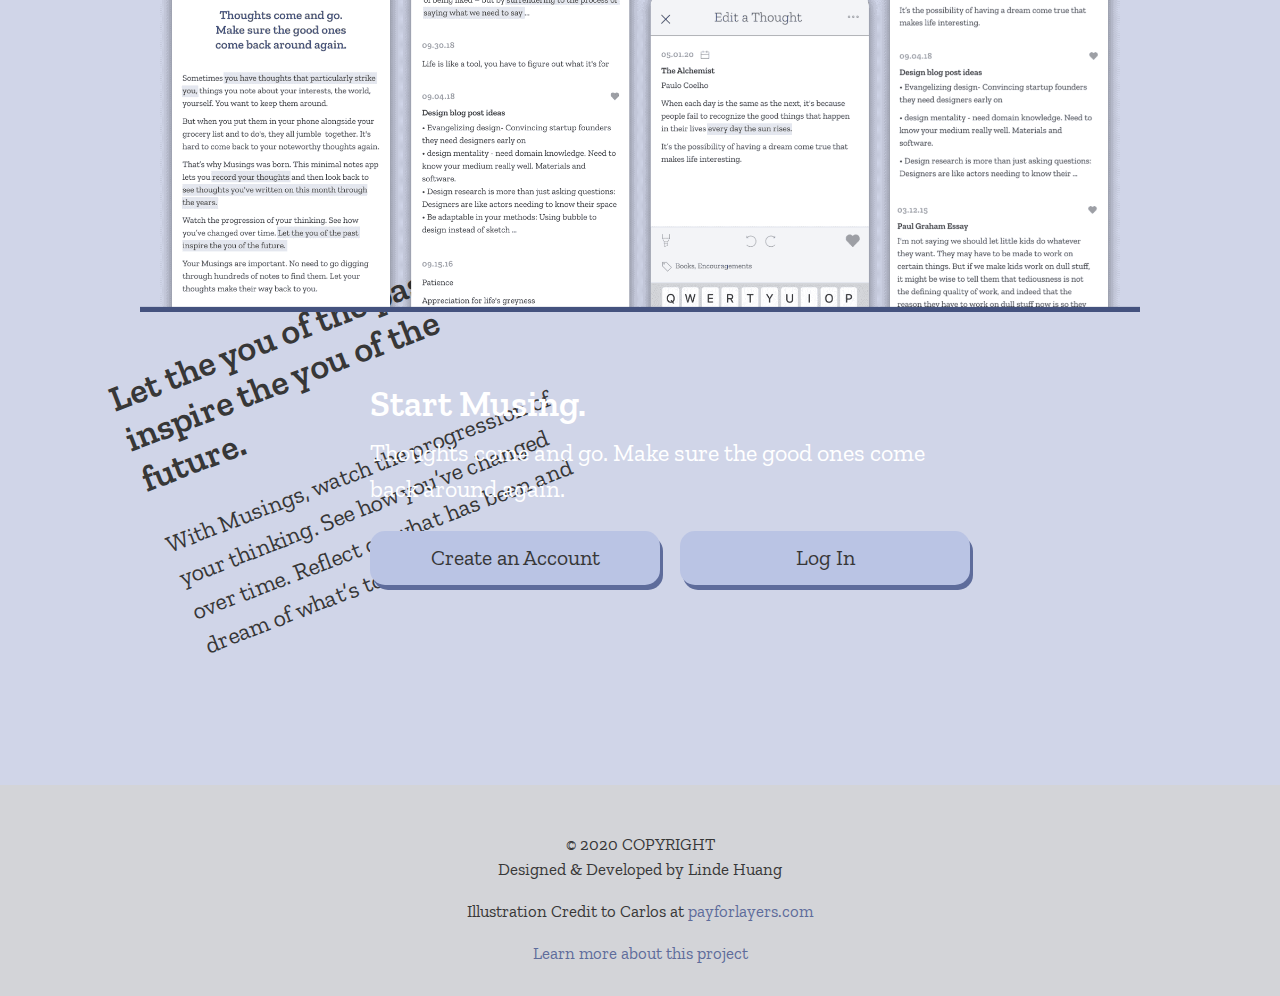
==== commit 637f2677: "adding illustration attributions, img minify" ====
--- a/index.html
+++ b/index.html
@@ -103,6 +103,9 @@
             <br>
             Designed & Developed by Linde Huang
         </p>
+        <p>
+            Illustration Credit to Carlos at <a href="http://payforlayers.com/">payforlayers.com</a>
+        </p>
         <a href="https://lindeluhuang.com/work-musings.html">Learn more about this project</a>
     </footer>
 
--- a/css/styles.css
+++ b/css/styles.css
@@ -178,11 +178,20 @@
     padding-bottom: 40px;
 }
 
+.section-cta h2 {
+    margin-bottom: 10px;
+}
+
+.section-cta p {
+    margin-top: 0px;
+}
+
 .cta-buttons {
     display: flex;
     flex-direction: row;
     justify-content: space-around;
     align-items: center;
+    
 }
 
 .create-account {
@@ -199,11 +208,14 @@
     border-radius: 15px;
     padding: 0.5em 1.5em;
     transition: background-color 0.3s;
+    box-shadow: 3px 5px #5E6C9B;
+    transition: box-shadow 0.3s;
 }
 
 a.button:hover {
     background-color: #5E6C9B;
     color: white;
+    box-shadow: none;
 }
 
 .create-account {
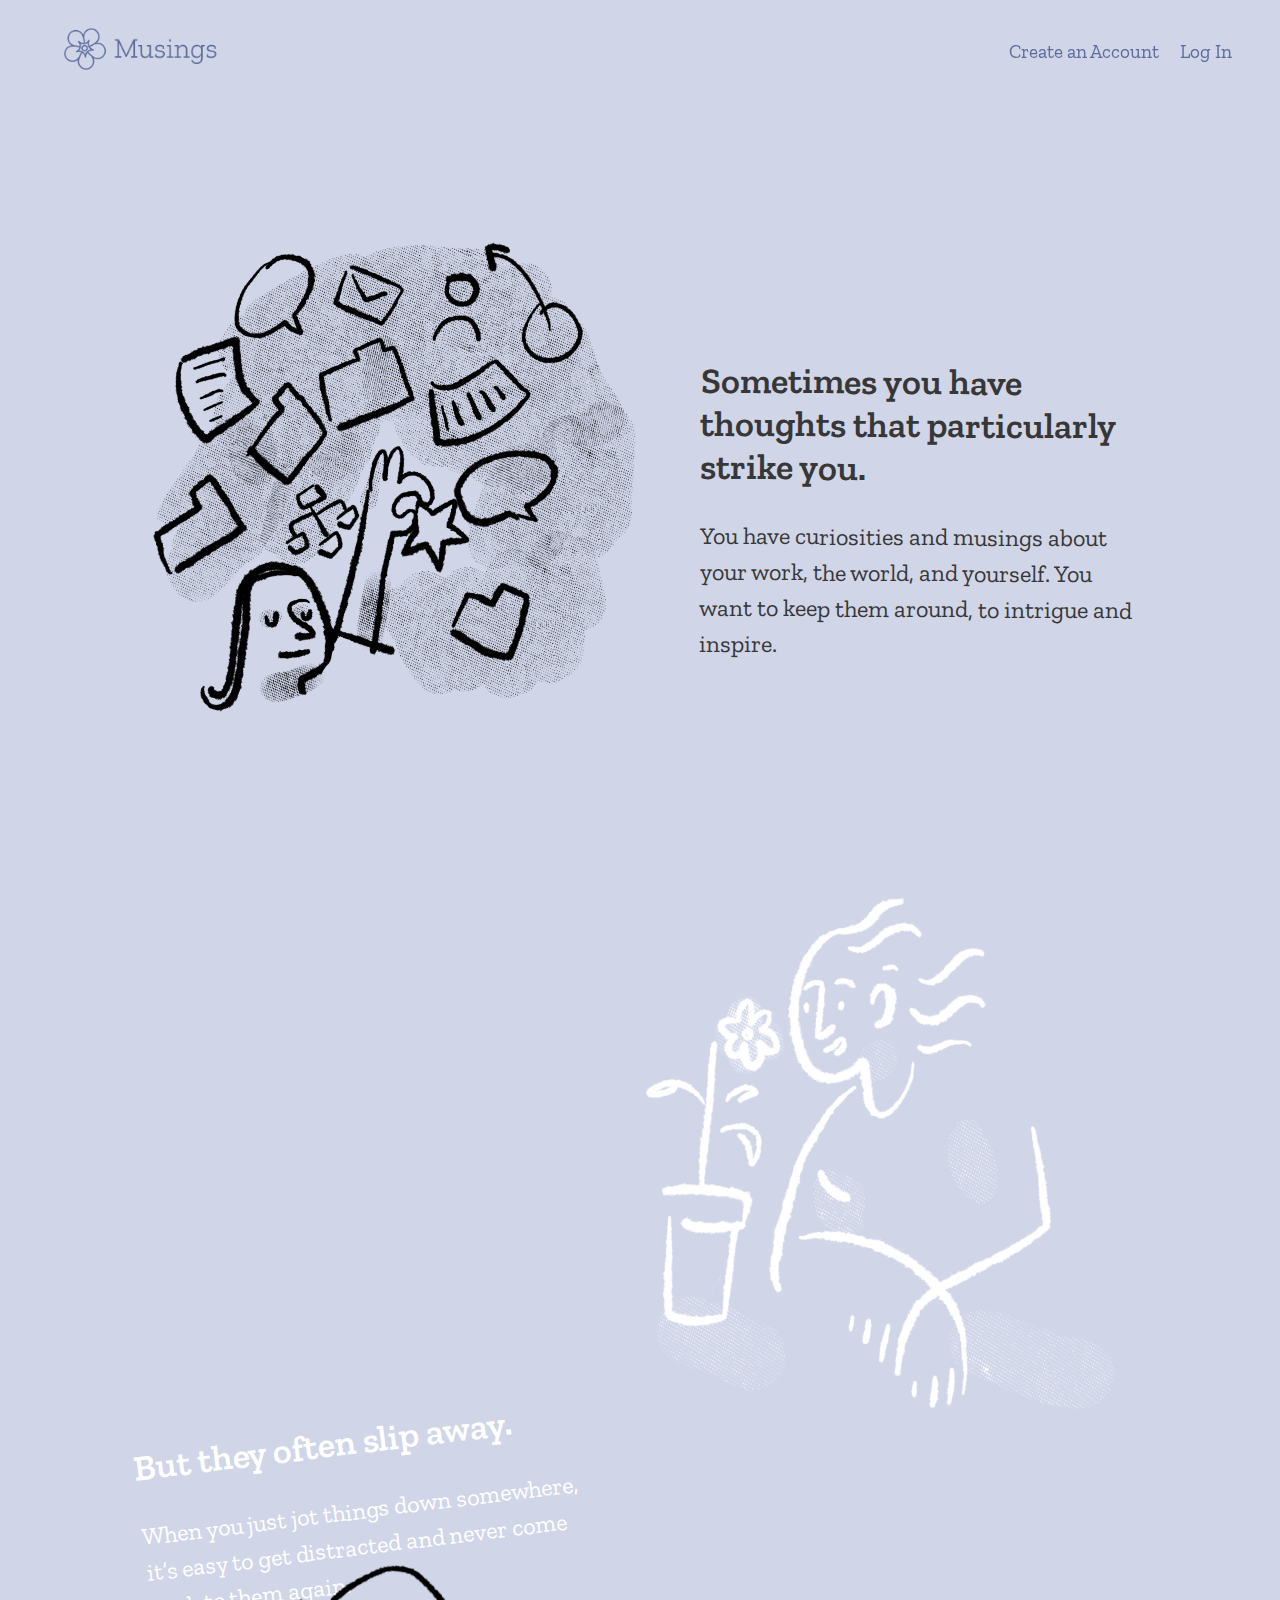
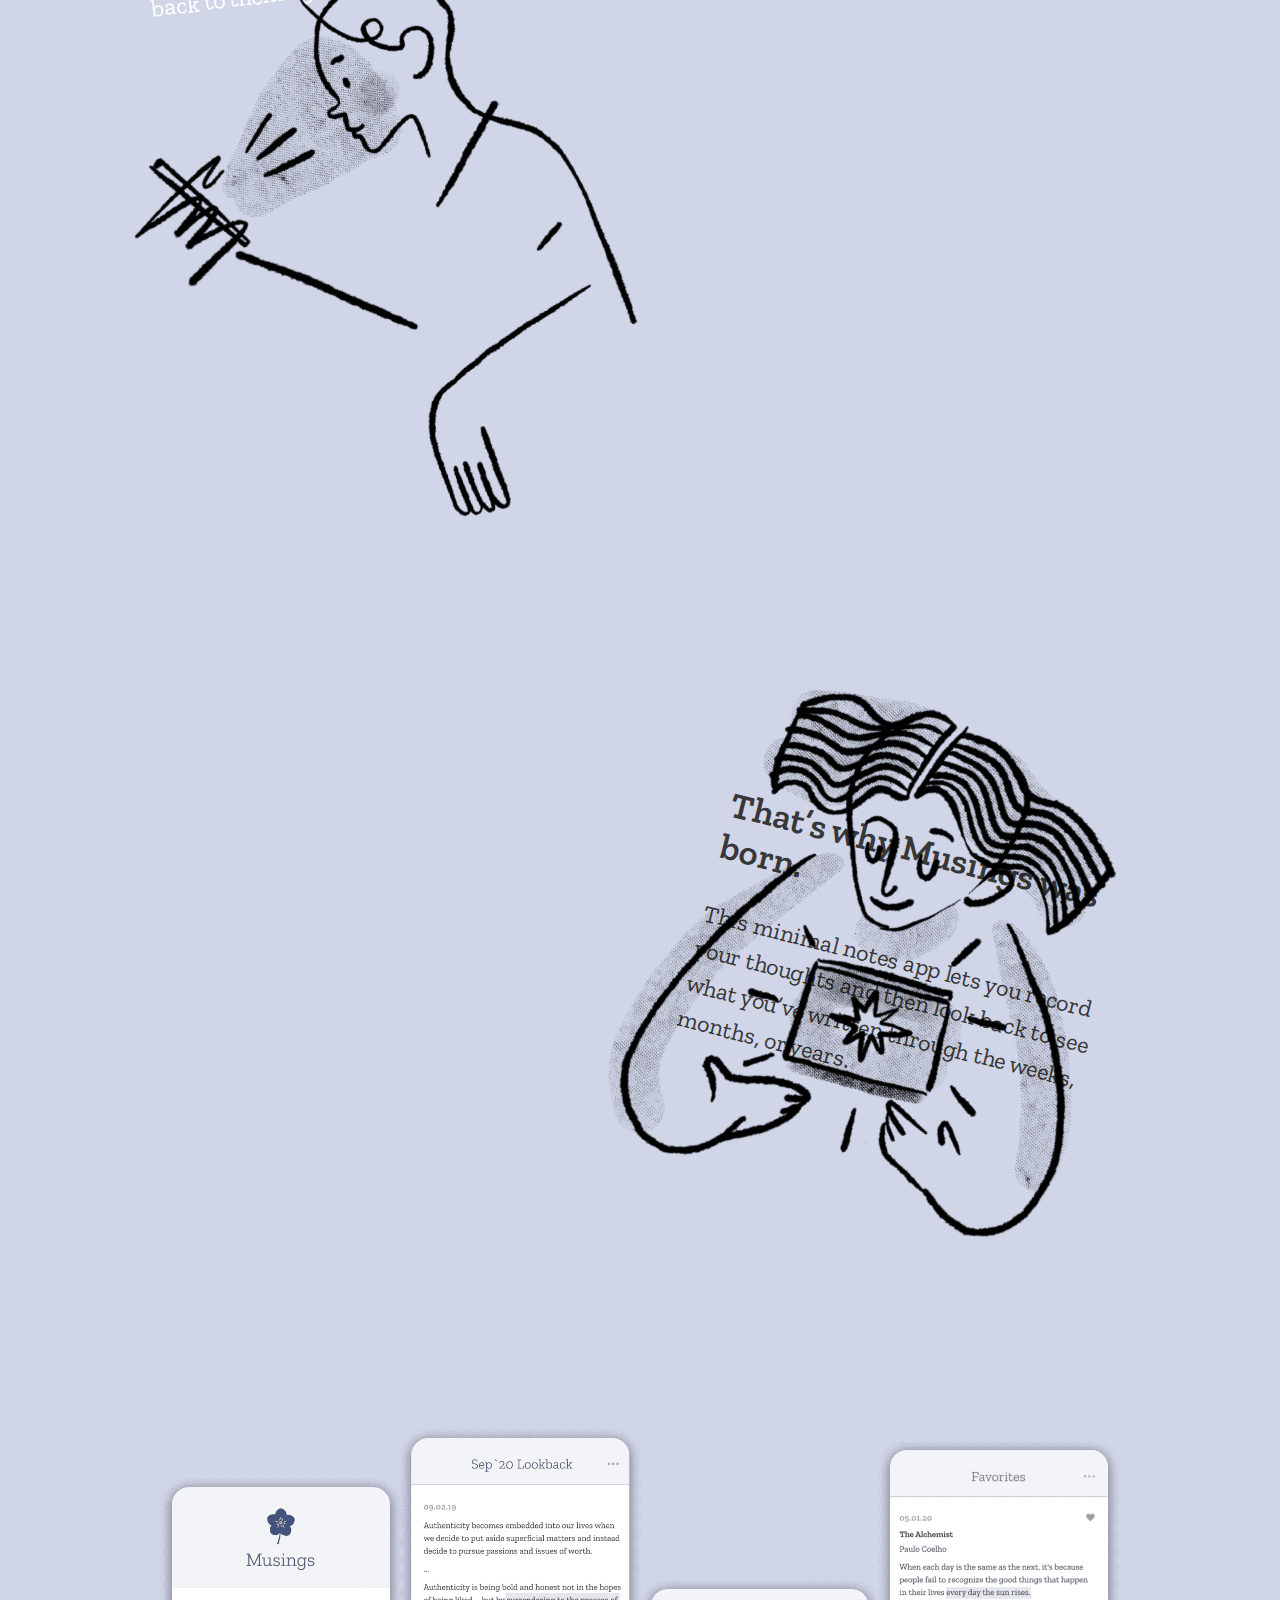
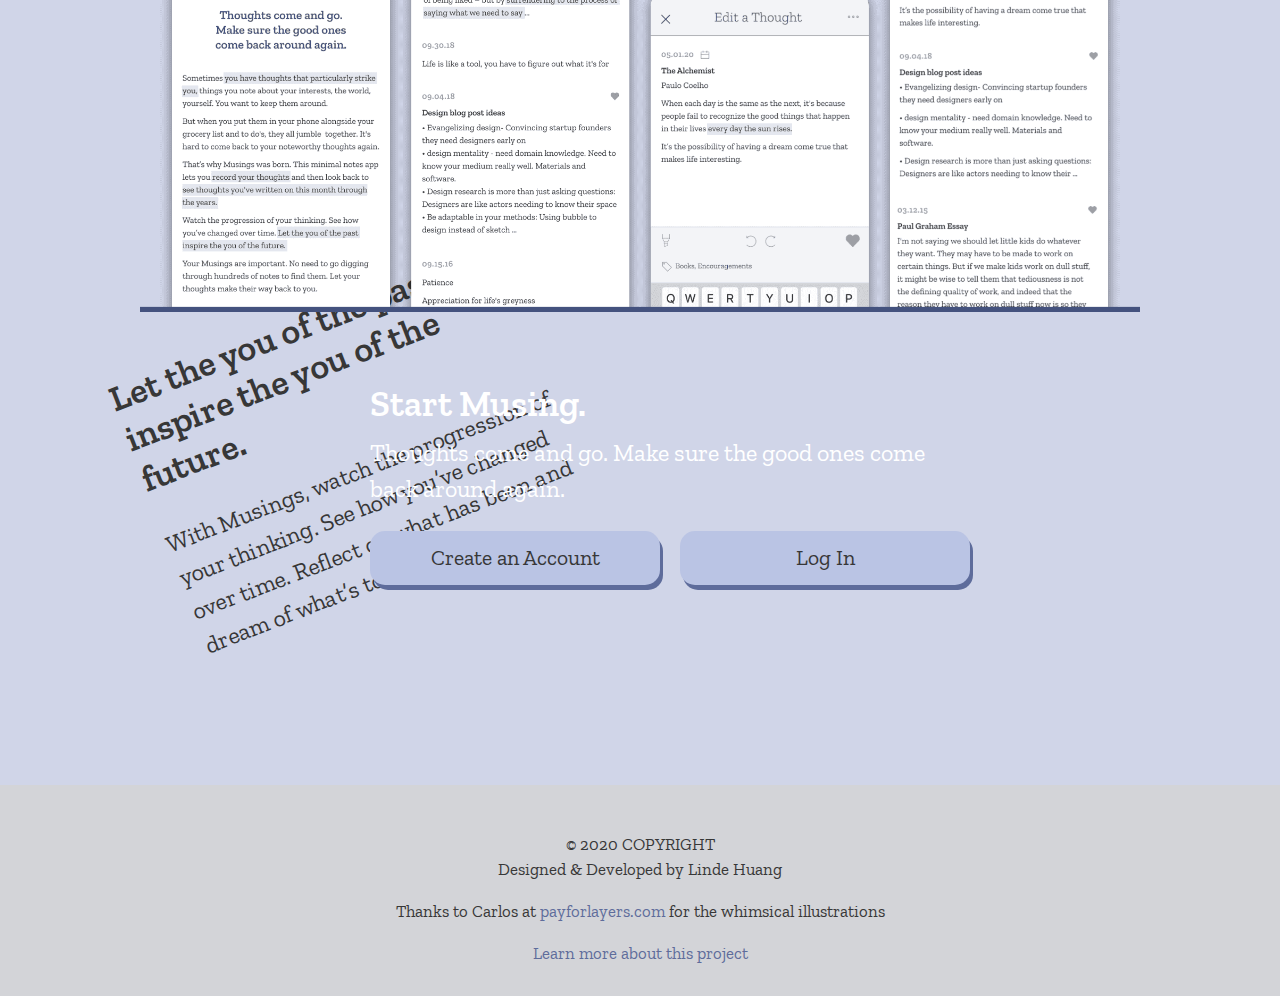
==== commit cb2d826c: "changing illustration credit text" ====
--- a/index.html
+++ b/index.html
@@ -104,7 +104,7 @@
             Designed & Developed by Linde Huang
         </p>
         <p>
-            Illustration Credit to Carlos at <a href="http://payforlayers.com/">payforlayers.com</a>
+            Thanks to Carlos at <a href="http://payforlayers.com/">payforlayers.com</a> for the whimsical illustrations
         </p>
         <a href="https://lindeluhuang.com/work-musings.html">Learn more about this project</a>
     </footer>
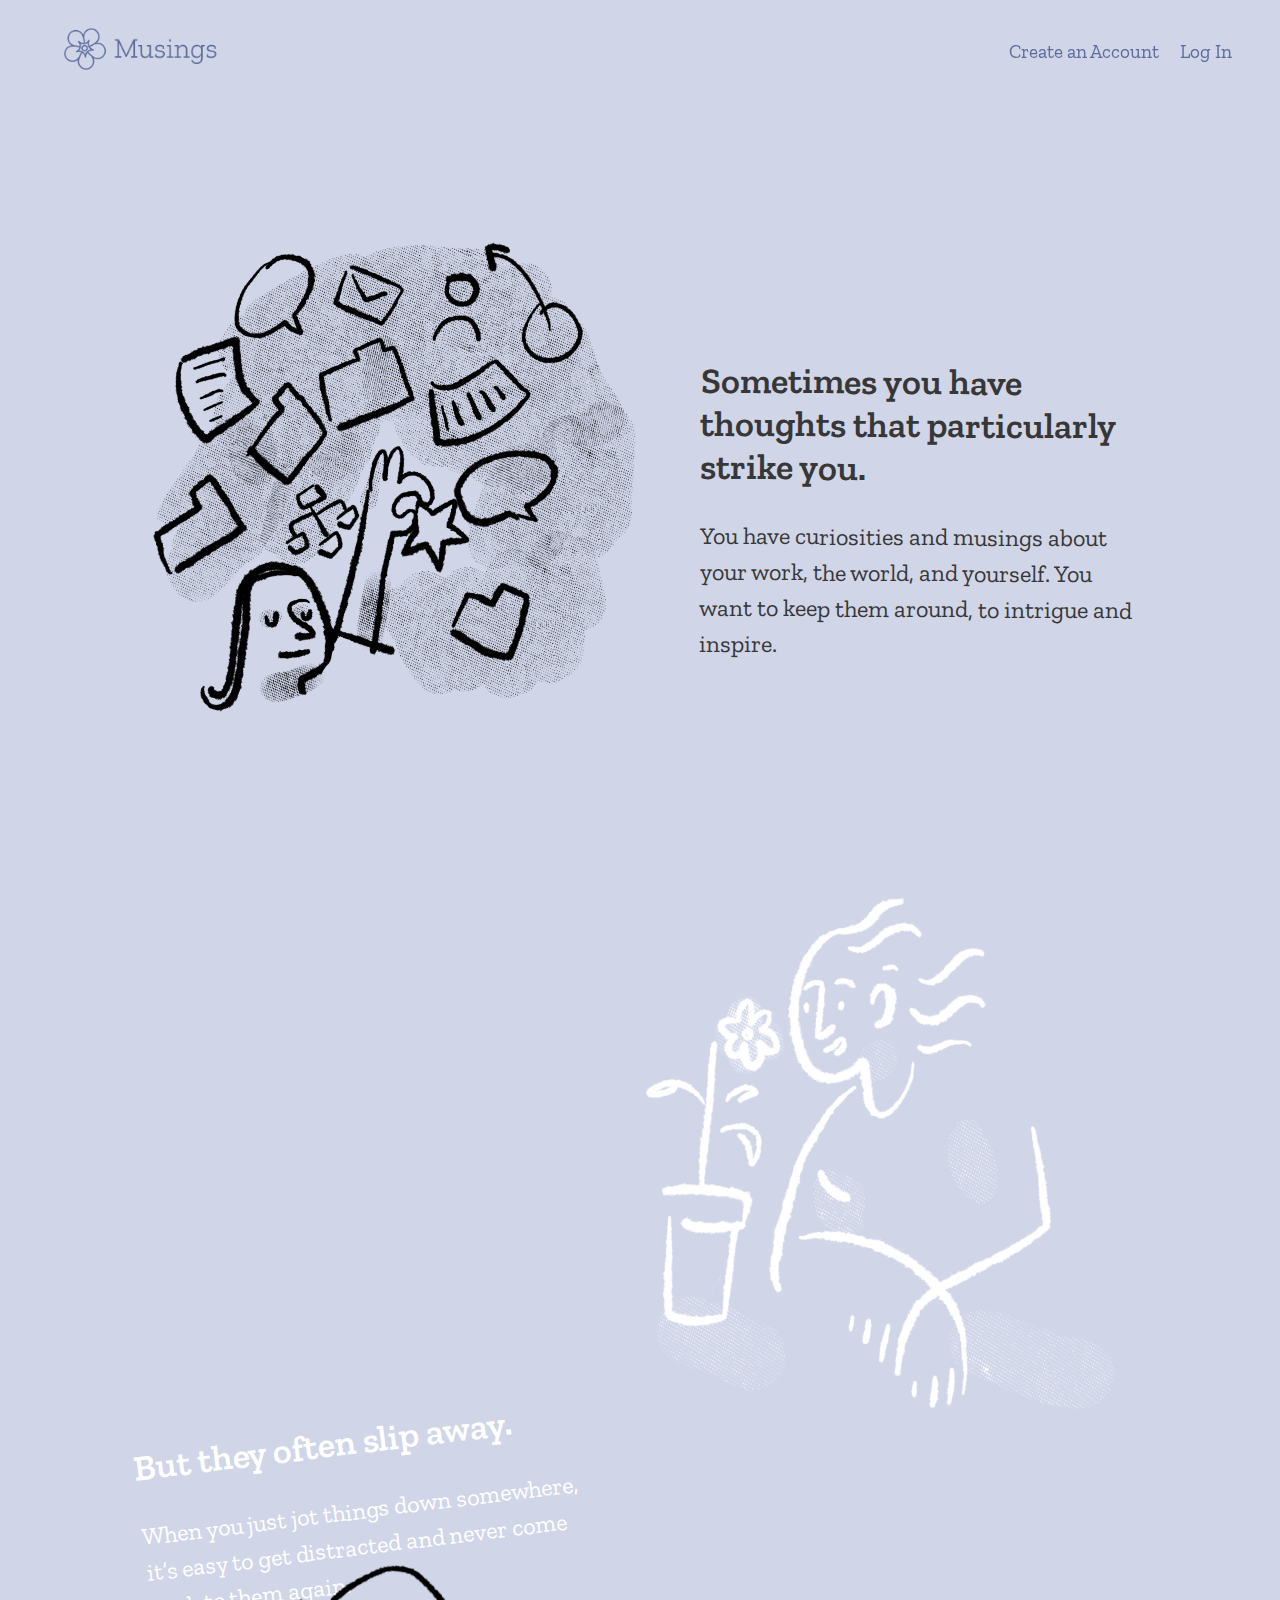
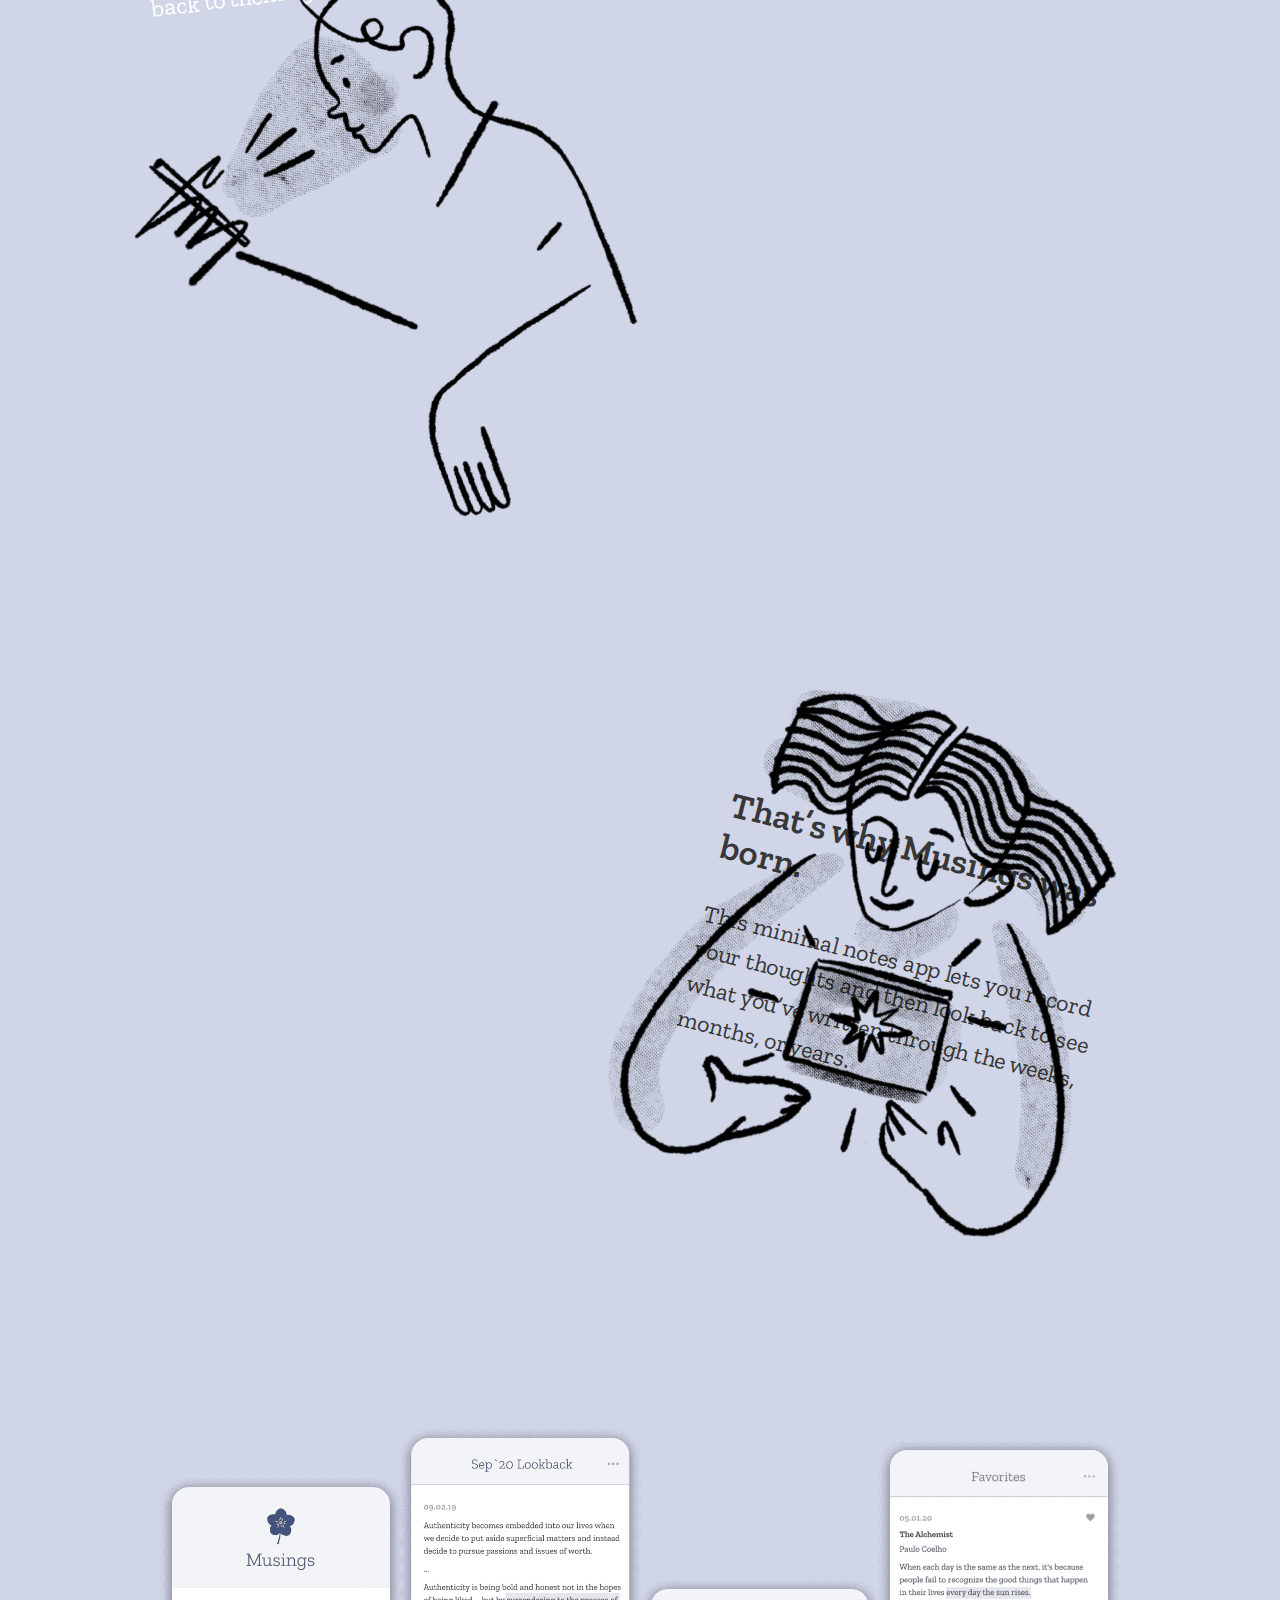
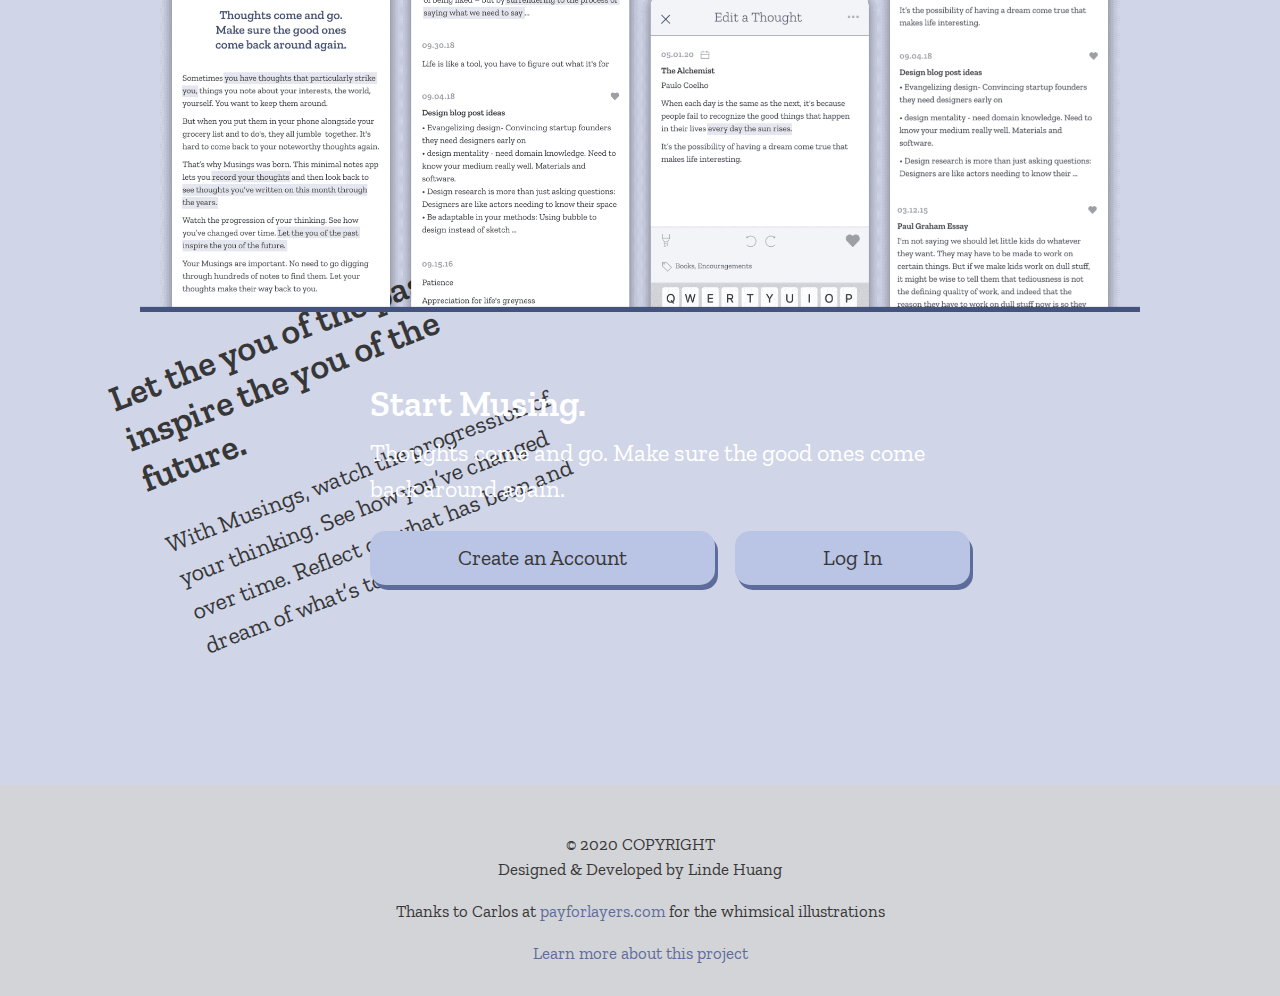
==== commit 3aa78b80: "removing overflow hidden" ====
--- a/index.html
+++ b/index.html
@@ -1,5 +1,3 @@
-<!-- A temporary redirect page to send people to the Bubble version of Musings -->
-
 <!DOCTYPE html>
 <html>
 
@@ -26,7 +24,7 @@
         </nav>
     </header>
 
-    <section class="s1" data-background="#D0D5E8">
+    <section class="s1">
         <img src="assets/img1.png" alt="Abstract sketch of woman reaching for star">
         <div>
             <h2>
@@ -51,7 +49,7 @@
         </div>
     </section>
 
-    <section class="s3" data-background="#E1E4EE">
+    <section class="s3" data-background="#BAC1D7">
         <img src="assets/img3.png" alt="Abstract sketch of person looking at phone">
         <div>
             <h2>
@@ -65,7 +63,7 @@
         </div>
     </section>
 
-    <section class="s4">
+    <section class="s4" data-background="#E1E4EE">
         <img src="assets/img4.png" alt="Abstract sketch of woman with star in chest">
         <div>
             <h2>
@@ -109,14 +107,8 @@
         <a href="https://lindeluhuang.com/work-musings.html">Learn more about this project</a>
     </footer>
 
-
-    <div class="stamps">
-
-    </div>
-
 </body>
 <script src="js/header.js"></script>
 <script src="js/parallax.js"></script>
-<script src="js/stamps.js"></script>
 
 </html>--- a/css/styles.css
+++ b/css/styles.css
@@ -9,6 +9,7 @@
 body,html {
     margin: 0;
     padding: 0;
+    /* overflow-x: hidden; */
 }
 * {
     box-sizing: border-box;
@@ -29,12 +30,6 @@
     margin-top: 240px;
 }
 
-@media (max-width: 800px) {
-    body {
-        padding: 0 20px;
-    }
-
-}
 
 a {
     color: #5E6C9B;
@@ -77,6 +72,22 @@
     font-size: 0.8em;
 }
 
+@media (max-width: 800px) {
+    header {
+        flex-direction: column;
+        height: 140px;
+    }
+
+    header nav {
+        text-align: center;
+    }
+
+    header a {
+        margin: 0 10px;
+        font-size: 0.8em;
+    }
+}
+
 header a:hover {
     color:  #373737;
 }
@@ -84,6 +95,12 @@
 header.scrolled {
     background-color: #ffffff;
     height: 65px;
+}
+
+@media (max-width: 800px) {
+    header.scrolled {
+        height: 110px;
+    }
 }
 
 header img {
@@ -106,6 +123,13 @@
     padding: 0 60px;
 }
 
+@media (max-width: 800px) {
+    section {
+        padding: 0 30px;
+    }
+
+}
+
 section:nth-child(odd) {
     flex-direction: row-reverse;
 }
@@ -190,8 +214,14 @@
     display: flex;
     flex-direction: row;
     justify-content: space-around;
-    align-items: center;
-    
+    align-items: stretch;
+}
+
+@media (max-width: 800px) {
+    .cta-buttons {
+        flex-direction: column;
+
+    }
 }
 
 .create-account {
@@ -199,9 +229,9 @@
 }
 
 a.button {
+    flex-grow: 1;
     text-align: center;
     font-size: 0.9em;
-    flex: 1;
     display: inline-block;
     color: #373737;
     background-color: #BAC4E4;
@@ -226,27 +256,21 @@
     margin-left: 10px;
 }
 
+@media (max-width: 800px) {
+    a.button {
+        margin: 20px 0 0 0;
+    }
+}
+
+
 
 /* ---------- Footer ---------- */
 
 footer {
-    width: 100vw;
+    width: 100%;
     background-color: #d3d4d8;
     text-align: center;
     font-size: 0.7em;
     padding: 30px 20px;
 
 }
-
-/* ---------- Stamps ---------- */
-div.stamps {
-    position: absolute;
-    top: 0;
-    left: 50%;
-    width: 50%;
-}
-
-div.stamps img {
-    position: absolute;
-    animation: spin 30s linear infinite;
-}